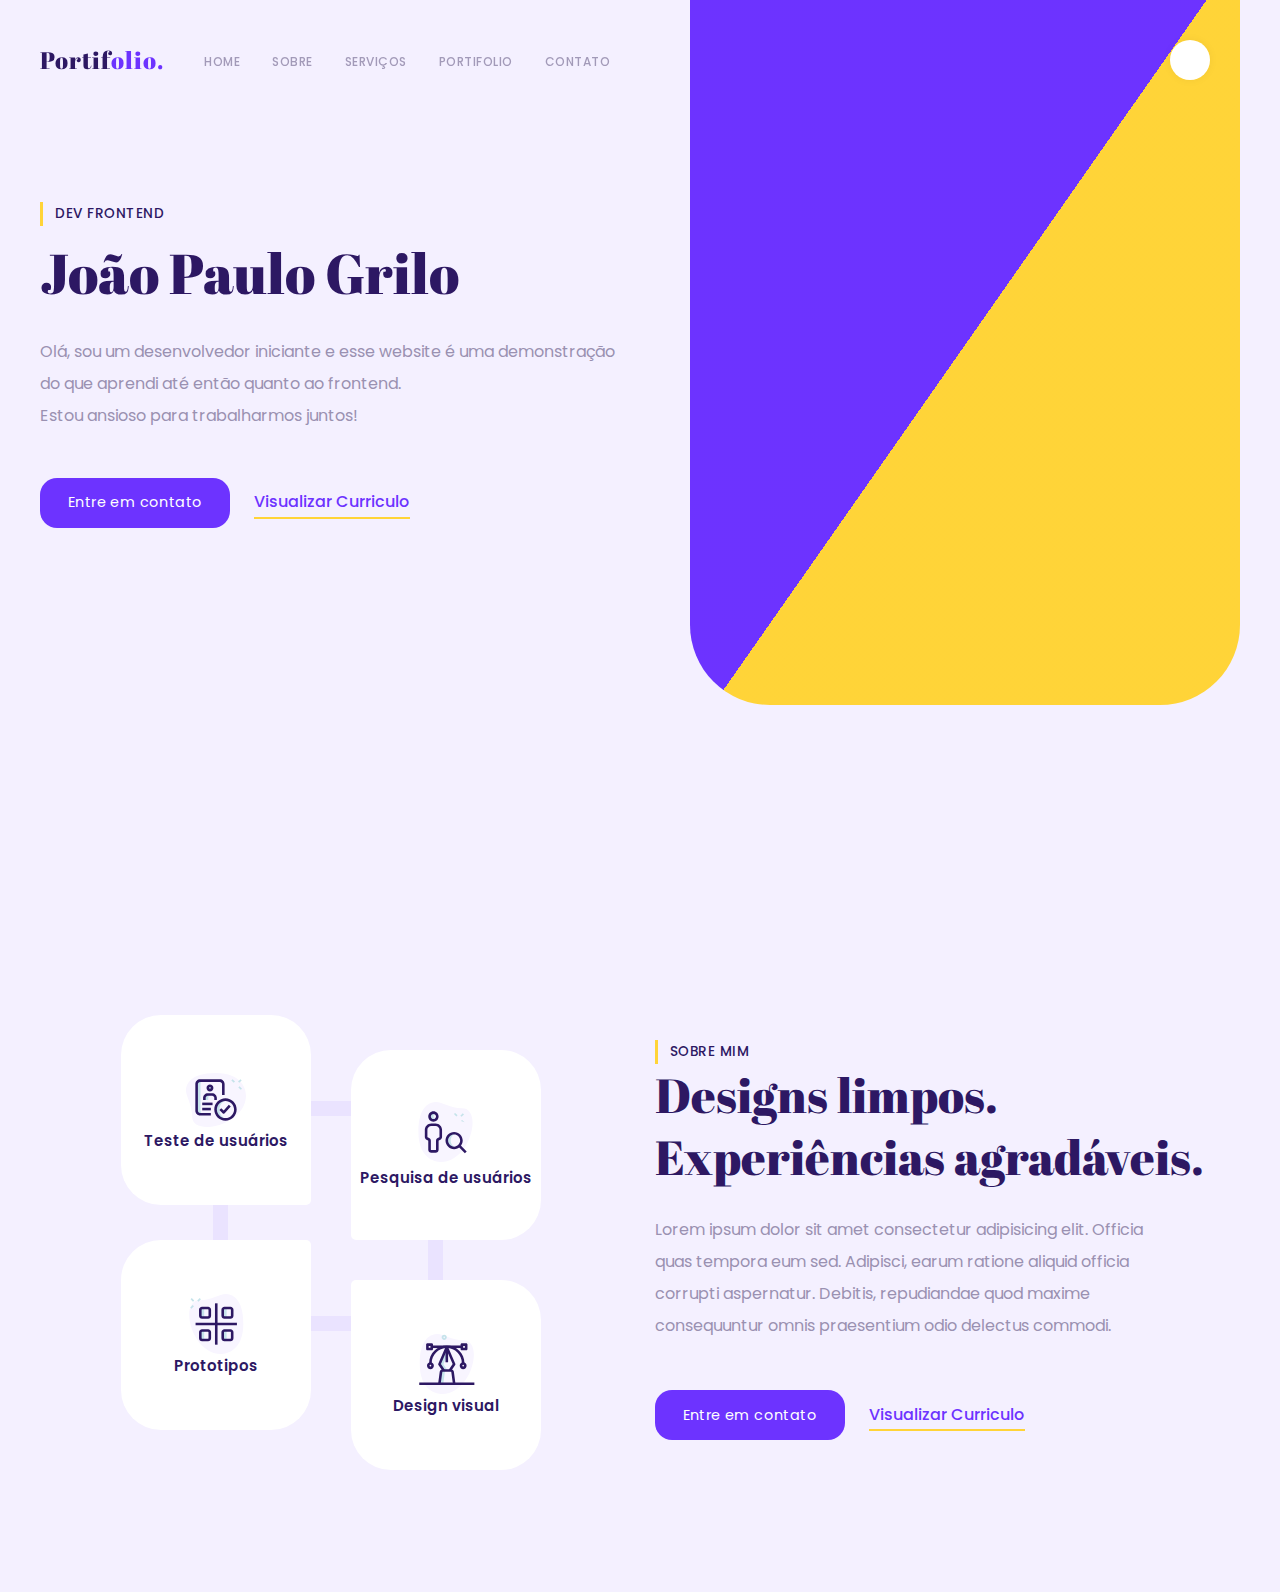
==== index.html @ 3670d11f "Add files via upload" ====
<!DOCTYPE html>
<html lang="en">
<head>
  <meta charset="UTF-8">
  <meta http-equiv="X-UA-Compatible" content="IE=edge">
  <meta name="viewport" content="width=device-width, initial-scale=1.0">
  <link rel="stylesheet" href="https://unicons.iconscout.com/release/v4.0.0/css/line.css">
  <link rel="stylesheet" href="./css/style.css">
  <!-- -------- Scroll reval library -------- -->
  <script src="https://unpkg.com/scrollreveal"></script> 
  <title>Portifolio</title>
</head>

<body>
  <header>
    <nav class="container">
      <a href="#" class="logo">Portif<span>olio.</span></a>
      <div class="links">
        <ul>
          <li>
            <a href="#" class="nav-link">Home</a>
          </li>
          <li>
            <a href="#" class="nav-link">Sobre</a>
          </li>
          <li>
            <a href="#" class="nav-link">Serviços</a>
          </li>
          <li>
            <a href="#" class="nav-link">Portifolio</a>
          </li>
          <li>
            <a href="#" class="nav-link">Contato</a>
          </li>
        </ul>
        
      </div>
        <i class="uil uil-moon toggle-btn"></i>
    </nav>
  </header>
  
  <main>
    <section class="showcase-area">
      <div class="container">
        
        <div class="showcase-info">
          <img src="./assets/square1.png" class="shape square" alt="">
          <h3 class="sub-heading">Dev frontend</h3>
          <h1 class="heading">João Paulo Grilo</h1>
          <p class="text">
            Olá, sou um desenvolvedor iniciante e esse website é uma demonstração do que aprendi até então quanto ao frontend.<br>Estou ansioso para trabalharmos juntos!
          </p>
          <id class="cta">
            <a href="mailto:joaoplopescg@gmail.com" class="btn">
              Entre em contato
            </a>
            <a href="./assets/Currículo_JP.pdf" target="_blank" class="btn secondary-btn">
              Visualizar Curriculo                
            </a>
          </id>
        </div>

        <div class="showcase-image">
          <img src="./assets/person1.png" class="person" alt="">
          <img src="./assets/circle1.png" alt="" class="shape circle">
          <img src="./assets/dots.png" alt="" class="shape dots">
        </div>
      </div>
    </section>

    <section class="about section">
      <img src="./assets/triangle.png" class="shap triangle" alt="">
      <div class="container">
        <div class="about-grid">
          <div class="about-card">
            <svg class="icon" xmlns="http://www.w3.org/2000/svg" xmlns:xlink="http://www.w3.org/1999/xlink"
              id="_x31__x2C_5" x="0px" y="0px" viewBox="0 0 512 512" style="enable-background:new 0 0 512 512;"
              xml:space="preserve">
              <g>
                <path class="st0"
                  d="M52.67,406.12C52.67,304.44,0,234.62,0,185.63S28.16,33.74,253.55,33.74S512,172.16,512,226.05   C512.01,478.39,52.67,586.18,52.67,406.12z">
                </path>
              </g>
              <g>
                <g>
                  <path class="st1" d="M386.86,97.32l10.39-10.39l20.78,20.78l-10.39,10.39L386.86,97.32z"></path>
                </g>
                <g>
                  <path class="st1" d="M446.62,157.09l10.39-10.39l20.78,20.78l-10.39,10.39L446.62,157.09z"></path>
                </g>
                <g>
                  <path class="st1" d="M444.02,107.72l20.78-20.78l10.4,10.39l-20.78,20.78L444.02,107.72z"></path>
                </g>
              </g>
              <g>
                <path class="st0"
                  d="M289.47,385.93H120.03c-16.17,0-29.4-13.23-29.4-29.4V128.7c0-16.17,13.23-29.4,29.4-29.4h169.04   c16.17,0,29.4,13.23,29.4,29.4l0.4,227.79C318.88,372.73,305.71,385.93,289.47,385.93z">
                </path>
              </g>
              <g>
                <circle class="st0" cx="204.55" cy="161.77" r="18.37"></circle>
              </g>
              <g>
                <path class="st0"
                  d="M252.33,264.67V246.3c0-16.24-13.16-29.4-29.4-29.4h-36.75c-16.24,0-29.4,13.16-29.4,29.4v18.37H252.33z">
                </path>
              </g>
              <g>
                <circle class="st0" cx="336.85" cy="345.51" r="84.52"></circle>
              </g>
              <g>
                <path class="st1"
                  d="M123.71,356.54V128.7c0-16.17,13.23-29.4,29.4-29.4h-33.07c-16.17,0-29.4,13.23-29.4,29.4v227.84   c0,16.17,13.23,29.4,29.4,29.4h33.07C136.94,385.93,123.71,372.7,123.71,356.54z">
                </path>
              </g>
              <g>
                <path class="st1"
                  d="M219.25,161.77c0-2.79,0.72-5.37,1.84-7.73c-2.94-6.25-9.19-10.64-16.54-10.64   c-10.14,0-18.37,8.23-18.37,18.37s8.23,18.37,18.37,18.37c7.35,0,13.6-4.4,16.54-10.64C219.97,167.14,219.25,164.56,219.25,161.77z   ">
                </path>
              </g>
              <g>
                <path class="st1"
                  d="M219.25,216.89h-33.07c-16.24,0-29.4,13.16-29.4,29.4v18.37h33.07v-18.37   C189.85,230.05,203.01,216.89,219.25,216.89z">
                </path>
              </g>
              <g>
                <path class="st1"
                  d="M285.4,345.51c0-41.01,29.22-75.19,67.98-82.87c-5.35-1.06-10.88-1.65-16.54-1.65   c-46.68,0-84.52,37.84-84.52,84.52s37.84,84.52,84.52,84.52c5.66,0,11.19-0.57,16.54-1.65C314.62,420.7,285.4,386.52,285.4,345.51z   ">
                </path>
              </g>
              <g>
                <path class="st2" d="M138.41,286.71h88.19v22.05h-88.19V286.71z"></path>
              </g>
              <g>
                <path class="st2" d="M138.41,330.81h73.5v22.05h-73.5V330.81z"></path>
              </g>
              <g>
                <path class="st2"
                  d="M204.55,191.17c-16.21,0-29.4-13.19-29.4-29.4s13.19-29.4,29.4-29.4s29.4,13.19,29.4,29.4   S220.77,191.17,204.55,191.17z M204.55,154.42c-4.06,0-7.35,3.29-7.35,7.35s3.29,7.35,7.35,7.35s7.35-3.29,7.35-7.35   S208.61,154.42,204.55,154.42z">
                </path>
              </g>
              <g>
                <path class="st2"
                  d="M263.35,264.67H241.3V246.3c0-10.13-8.25-18.37-18.37-18.37h-36.75c-10.13,0-18.37,8.25-18.37,18.37v18.37   h-22.05V246.3c0-22.3,18.12-40.42,40.42-40.42h36.75c22.3,0,40.42,18.12,40.42,40.42V264.67z">
                </path>
              </g>
              <g>
                <path class="st2"
                  d="M211.9,396.96h-91.87c-22.3,0-40.42-18.12-40.42-40.42V128.7c0-22.3,18.12-40.42,40.42-40.42h169.04   c22.3,0,40.42,18.12,40.42,40.42v92.75h-22.05V128.7c0-10.13-8.25-18.37-18.37-18.37H120.03c-10.13,0-18.37,8.25-18.37,18.37   v227.84c0,10.13,8.25,18.37,18.37,18.37h91.87V396.96z">
                </path>
              </g>
              <g>
                <path class="st2"
                  d="M336.85,441.06c-52.68,0-95.54-42.86-95.54-95.54s42.86-95.54,95.54-95.54s95.54,42.86,95.54,95.54   S389.53,441.06,336.85,441.06z M336.85,272.02c-40.53,0-73.5,32.97-73.5,73.5s32.97,73.5,73.5,73.5s73.5-32.97,73.5-73.5   S377.37,272.02,336.85,272.02z">
                </path>
              </g>
              <g>
                <path class="st2"
                  d="M322.15,382.26c-2.93,0-5.73-1.16-7.79-3.23l-29.4-29.4l15.6-15.6l21.06,21.06l43.69-49.92l16.6,14.51   l-51.45,58.8c-2.01,2.29-4.88,3.66-7.94,3.76C322.4,382.26,322.26,382.26,322.15,382.26z">
                </path>
              </g>
            </svg>
            <h3>Teste de usuários</h3>
          </div>
          <div class="about-card">
            <svg class="icon" xmlns="http://www.w3.org/2000/svg" xmlns:xlink="http://www.w3.org/1999/xlink"
              id="_x31__x2C_5" x="0px" y="0px" viewBox="0 0 512 512" style="enable-background:new 0 0 512 512;"
              xml:space="preserve">
              <g>
                <path class="st0"
                  d="M393.13,52.67C291.46,52.67,221.63,0,172.64,0S20.76,28.16,20.76,253.55S159.18,512,213.06,512   C465.4,512.01,573.19,52.67,393.13,52.67z">
                </path>
              </g>
              <g>
                <g>
                  <path class="st1" d="M378.33,116.35l20.78-20.78l10.39,10.39l-20.78,20.78L378.33,116.35z"></path>
                </g>
                <g>
                  <path class="st1" d="M383.47,163.05l10.39-10.39l20.78,20.78l-10.39,10.  39L383.47,163.05z"></path>
                </g>
                <g>
                  <path class="st1" d="M323.72,103.3l10.39-10.39l20.78,20.78l-10.39,10.39L323.72,103.3z"></path>
                </g>
              </g>
              <g>
                <circle class="st0" cx="148.79" cy="123.71" r="33.07"></circle>
              </g>
              <g>
                <path class="st0"
                  d="M211.26,237.63c0-24.36-19.74-44.1-44.1-44.1h-36.75c-24.36,0-44.1,19.74-44.1,44.1v60.74   c0,5.57,3.15,10.66,8.13,13.14l13.14,6.57c4.98,2.48,8.13,7.58,8.13,13.14v75.44c0,8.11,6.59,14.7,14.7,14.7h36.75   c8.11,0,14.7-6.59,14.7-14.7v-75.44c0-5.57,3.15-10.66,8.13-13.14l13.14-6.57c4.98-2.48,8.13-7.58,8.13-13.14V237.63z">
                </path>
              </g>
              <g>
                <circle class="st0" cx="325.17" cy="329.5" r="62.47"></circle>
              </g>
              <g>
                <path class="st1"
                  d="M148.79,123.71c0-12.21,6.69-22.75,16.54-28.49c-4.88-2.84-10.48-4.59-16.54-4.59   c-18.27,0-33.07,14.8-33.07,33.07s14.8,33.07,33.07,33.07c6.06,0,11.66-1.75,16.54-4.59C155.47,146.46,148.79,135.92,148.79,123.71   z">
                </path>
              </g>
              <g>
                <path class="st1"
                  d="M148.79,406.67v-75.44c0-5.57-3.15-10.66-8.13-13. 14l-13.14-6.57c-4.98-2.5-8.13-7.58-8.13-13.16v-60.74   c0-24.36,19.74-44.1,44.1-44.1h-33.07c-24.36,0-44.1,19.74-44.1,44.1v60.74c0,5.57,3.15,10.66,8.13,13.14l13.14,6.57   c4.98,2.48,8.13,7.58,8.13,13.14v75.44c0,8.11,6.59,14.7,14.7,14.7h33.07C155.37,421.37,148.79,414.78,148.79,406.67L148.79,406.67   z">
                </path>
              </g>
              <g>
                <path class="st1"
                  d="M295.78,329.5c0-28.74,19.52-52.7,45.93-59.97c-5.31-1.46-10.77-2.5-16.54-2.5   c-34.5,0-62.47,27.97-62.47,62.47s27.97,62.47,62.47,62.47c5.76,0,11.23-1.03,16.54-2.5C315.3,382.19,295.78,358.23,295.78,329.5z">
                </path>
              </g>
              <g>
                <path class="st2"
                  d="M148.79,167.81c-24.31,0-44.1-19.79-44.1-44.1s19.79-44.1,44.1-44.1s44.1,19.79,44.1,44.1   S173.1,167.81,148.79,167.81z M148.79,101.66c-12.16,0-22.05,9.89-22.05,22.05s9.89,22.05,22.05,22.05s22.05-9.89,22.05-22.05   S160.94,101.66,148.79,101.66z">
                </path>
              </g>
              <g>
                <path class="st2"
                  d="M167.16,432.39h-36.75c-14.18,0-25.72-11.54-25.72-25.72v-75.44c0-1.4-0.78-2.66-2.03-3.29l-13.16-6.57   c-8.76-4.38-14.21-13.2-14.21-23v-60.74c0-30.4,24.74-55.12,55.12-55.12h36.75c30.38,0,55.12,24.72,55.12,55.12v60.74   c0,9.8-5.45,18.62-14.23,23l-13.16,6.57c-1.23,0.63-2.01,1.9-2.01,3.29v75.44C192.88,420.85,181.34,432.39,167.16,432.39   L167.16,432.39z M130.41,204.55c-18.23,0-33.07,14.83-33.07,33.07v60.74c0,1.4,0.78,2.66,2.03,3.29l13.16,6.57   c8.76,4.38,14.21,13.2,14.21,23v75.44c0,2.03,1.65,3.67,3.67,3.67h36.75c2.03,0,3.67-1.65,3.67-3.67v-75.44   c0-9.8,5.45-18.62,14.23-23l13.16-6.57c1.25-0.62,2.03-1.88,2.03-3.29v-60.74c0-18.24-14.85-33.07-33.07-33.07H130.41z">
                </path>
              </g>
              <g>
                <path class="st2"
                  d="M325.17,402.99c-40.53,0-73.5-32.97-73.5-73.5s32.97-73.5,73.5-73.5s73.5,32.97,73.5,73.5   S365.7,402.99,325.17,402.99z M325.17,278.05c-28.37,0-51.45,23.08-51.45,51.45s23.08,51.45,51.45,51.45s51.45-23.08,51.45-51.45   S353.54,278.05,325.17,278.05z">
                </path>
              </g>
              <g class="st2">
                <path d="M356.28,376.31l15.59-15.59l60.68,60.68l-15.59,15.59L356.28,376.31z"></path>
              </g>
            </svg>
            <h3>Pesquisa de usuários</h3>
          </div>
          <div class="about-card">
            <svg class="icon" xmlns="http://www.w3.org/2000/svg" xmlns:xlink="http://www.w3.org/1999/xlink"
              id="_x31__x2C_5" x="0px" y="0px" viewBox="0 0 512 512" style="enable-background:new 0 0 512 512;"
              xml:space="preserve">
              <g>
                <path class="st0"
                  d="M116.72,52.67C218.39,52.67,288.21,0,337.2,0s151.89,28.16,151.89,253.55S350.67,512,296.78,512   C44.44,512.01-63.35,52.67,116.72,52.67L116.72,52.67z">
                </path>
              </g>
              <g>
                <path class="st1" d="M96.06,54.93l20.78-20.78l10.39,10.39l-20.78,20.78L96.06,54.93z"></path>
              </g>
              <g>
                <path class="st1" d="M36.29,114.68L57.08,93.9l10.39,10.39l-20.78,20.78L36.29,114.68z"></path>
              </g>
              <g>
                <path class="st1" d="M38.9,44.53l10.39-10.39l20.78,20.78L59.68,65.31L38.9,44.53z"></path>
              </g>
              <g>
                <path class="st0"
                  d="M379.43,120.03h-51.45c-8.11,0-14.7,6.59-14.7,14.7v51.45c0,8.11,6.59,14.7,14.7,14.7h51.45   c8.11,0,14.7-6.59,14.7-14.7v-51.45C394.13,126.62,387.55,120.03,379.43,120.03z">
                </path>
              </g>
              <g>
                <path class="st0"
                  d="M394.13,377.27v-51.45c0-8.11-6.59-14.7-14.7-14.7h-51.45c-8.11,0-14.7,6.59-14.7,14.7v51.45   c0,8.11,6.59,14.7,14.7,14.7h51.45C387.55,391.97,394.13,385.38,394.13,377.27z">
                </path>
              </g>
              <g>
                <path class="st0"
                  d="M136.9,391.97h51.45c8.11,0,14.7-6.59,14.7-14.7v-51.45c0-8.11-6.59-14.7-14.7-14.7H136.9   c-8.11,0-14.7,6.59-14.7,14.7v51.45C122.2,385.38,128.78,391.97,136.9,391.97z">
                </path>
              </g>
              <g>
                <path class="st0"
                  d="M122.2,134.73v51.45c0,8.11,6.59,14.7,14.7,14.7h51.45c8.11,0,14.7-6.59,14.7-14.7v-51.45   c0-8.11-6.59-14.7-14.7-14.7H136.9C128.78,120.03,122.2,126.62,122.2,134.73z">
                </path>
              </g>
              <g>
                <path class="st1"
                  d="M346.36,377.27v-51.45c0-8.11,6.59-14.7,14.7-14.7h-33.07c-8.11,0-14.7,6.59-14.7,14.7v51.45   c0,8.11,6.59,14.7,14.7,14.7h33.07C352.95,391.97,346.36,385.38,346.36,377.27z">
                </path>
              </g>
              <g>
                <path class="st1"
                  d="M155.27,186.18v-51.45c0-8.11,6.59-14.7,14.7-14.7H136.9c-8.11,0-14.7,6.59-14.7,14.7v51.45   c0,8.11,6.59,14.7,14.7,14.7h33.07C161.86,200.88,155.27,194.29,155.27,186.18z">
                </path>
              </g>
              <g>
                <path class="st1"
                  d="M346.36,186.18v-51.45c0-8.11,6.59-14.7,14.7-14.7h-33.07c-8.11,0-14.7,6.59-14.7,14.7v51.45   c0,8.11,6.59,14.7,14.7,14.7h33.07C352.95,200.88,346.36,194.29,346.36,186.18z">
                </path>
              </g>
              <g>
                <path class="st1"
                  d="M155.27,377.27v-51.45c0-8.11,6.59-14.7,14.7-14.7H136.9c-8.11,0-14.7,6.59-14.7,14.7v51.45   c0,8.11,6.59,14.7,14.7,14.7h33.07C161.86,391.97,155.27,385.38,155.27,377.27z">
                </path>
              </g>
              <g>
                <path class="st2" d="M247.14,79.61h22.05v352.78h-22.05V79.61z"></path>
              </g>
              <g>
                <path class="st2" d="M81.78,244.98h352.78v22.05H81.78V244.98z"></path>
              </g>
              <g>
                <path class="st2"
                  d="M379.43,211.9h-51.45c-14.18,0-25.72-11.54-25.72-25.72v-51.45c0-14.18,11.54-25.72,25.72-25.72h51.45   c14.18,0,25.72,11.54,25.72,25.72v51.45C405.16,200.36,393.62,211.9,379.43,211.9z M327.99,131.06c-2.03,0-3.67,1.65-3.67,3.67   v51.45c0,2.03,1.65,3.67,3.67,3.67h51.45c2.03,0,3.67-1.65,3.67-3.67v-51.45c0-2.03-1.65-3.67-3.67-3.67H327.99z">
                </path>
              </g>
              <g>
                <path class="st2"
                  d="M379.43,402.99h-51.45c-14.18,0-25.72-11.54-25.72-25.72v-51.45c0-14.18,11.54-25.72,25.72-25.72h51.45   c14.18,0,25.72,11.54,25.72,25.72v51.45C405.16,391.45,393.62,402.99,379.43,402.99z M327.99,322.15c-2.03,0-3.67,1.65-3.67,3.67   v51.45c0,2.03,1.65,3.67,3.67,3.67h51.45c2.03,0,3.67-1.65,3.67-3.67v-51.45c0-2.03-1.65-3.67-3.67-3.67H327.99z">
                </path>
              </g>
              <g>
                <path class="st2"
                  d="M188.35,402.99H136.9c-14.18,0-25.72-11.54-25.72-25.72v-51.45c0-14.18,11.54-25.72,25.72-25.72h51.45   c14.18,0,25.72,11.54,25.72,25.72v51.45C214.07,391.45,202.53,402.99,188.35,402.99z M136.9,322.15c-2.03,0-3.67,1.65-3.67,3.67   v51.45c0,2.03,1.65,3.67,3.67,3.67h51.45c2.03,0,3.67-1.65,3.67-3.67v-51.45c0-2.03-1.65-3.67-3.67-3.67H136.9z">
                </path>
              </g>
              <g>
                <path class="st2"
                  d="M188.35,211.9H136.9c-14.18,0-25.72-11.54-25.72-25.72v-51.45c0-14.18,11.54-25.72,25.72-25.72h51.45   c14.18,0,25.72,11.54,25.72,25.72v51.45C214.07,200.36,202.53,211.9,188.35,211.9z M136.9,131.06c-2.03,0-3.67,1.65-3.67,3.67   v51.45c0,2.03,1.65,3.67,3.67,3.67h51.45c2.03,0,3.67-1.65,3.67-3.67v-51.45c0-2.03-1.65-3.67-3.67-3.67H136.9z">
                </path>
              </g>
            </svg>
            <h3>Prototipos</h3>
          </div>
          <div class="about-card">
            <svg class="icon" xmlns="http://www.w3.org/2000/svg" xmlns:xlink="http://www.w3.org/1999/xlink"
              id="_x31__x2C_5" x="0px" y="0px" viewBox="0 0 512 512" style="enable-background:new 0 0 512 512;"
              xml:space="preserve">
              <path class="st0"
                d="M404.26,52.67C302.59,52.67,232.77,0,183.78,0S31.89,28.16,31.89,253.55S170.31,512,224.2,512  C476.54,512.01,584.33,52.67,404.26,52.67z">
              </path>
              <path class="st1"
                d="M240.77,50.21c-12.16,0-22.05-9.89-22.05-22.05s9.89-22.05,22.05-22.05s22.05,9.89,22.05,22.05  S252.92,50.21,240.77,50.21z M240.77,20.81c-4.06,0-7.35,3.29-7.35,7.35s3.29,7.35,7.35,7.35s7.35-3.29,7.35-7.35  S244.82,20.81,240.77,20.81z">
              </path>
              <g>
                <path class="st2" d="M97.45,90.63h36.75v36.75H97.45V90.63z"></path>
                <path class="st2"
                  d="M402.46,289.07c-10.14,0-18.37-8.23-18.37-18.37s8.23-18.37,18.37-18.37c10.14,0,18.37,8.23,18.37,18.37   S412.6,289.07,402.46,289.07z">
                </path>
                <path class="st0"
                  d="M325.29,421.37l-12.99-97.48c-0.97-7.31-7.2-12.76-14.57-12.76h-69.81c-7.36,0-13.6,5.45-14.57,12.76   l-13.01,97.48H325.29z">
                </path>
                <path class="st2"
                  d="M123.17,289.07c-10.14,0-18.37-8.23-18.37-18.37s8.23-18.37,18.37-18.37c10.14,0,18.37,8.23,18.37,18.37   S133.31,289.07,123.17,289.07z">
                </path>
                <path class="st2" d="M391.43,90.63h36.75v36.75h-36.75V90.63z"></path>
              </g>
              <path class="st0" d="M288.64,311.12l36.64-53.65l-62.47-144.79l-62.47,144.79l36.64,53.65H288.64z"></path>
              <path class="st0" d="M97.45,90.63h33.07v36.75H97.45V90.63z"></path>
              <path class="st0"
                d="M417.15,270.7c0-2.79,0.72-5.37,1.84-7.73c-2.94-6.25-9.19-10.64-16.54-10.64c-10.14,0-18.37,8.23-18.37,18.37  s8.23,18.37,18.37,18.37c7.35,0,13.6-4.4,16.54-10.64C417.88,276.06,417.15,273.49,417.15,270.7z">
              </path>
              <path class="st1"
                d="M260.98,311.12H227.9c-7.36,0-13.6,5.45-14.57,12.76l-12.99,97.48h33.07l12.99-97.48  C247.39,316.58,253.61,311.12,260.98,311.12z">
              </path>
              <path class="st0"
                d="M137.87,270.7c0-2.79,0.72-5.37,1.84-7.73c-2.94-6.25-9.19-10.64-16.54-10.64c-10.14,0-18.37,8.23-18.37,18.37  s8.23,18.37,18.37,18.37c7.35,0,13.6-4.4,16.54-10.64C138.59,276.06,137.87,273.49,137.87,270.7z">
              </path>
              <path class="st0" d="M391.43,90.63h33.07v36.75h-33.07V90.63z"></path>
              <path class="st1" d="M279.35,151l-16.54-38.32l-62.47,144.79l36.64,53.65h33.07l-36.64-53.65L279.35,151z">
              </path>
              <path class="st2"
                d="M413.48,248.65h-22.05c0-70.92-57.69-128.62-128.62-128.62S134.2,177.73,134.2,248.65h-22.05  c0-83.08,67.59-150.67,150.67-150.67S413.48,165.57,413.48,248.65z">
              </path>
              <path class="st2"
                d="M134.2,138.41H97.45c-6.09,0-11.02-4.94-11.02-11.02V90.63c0-6.09,4.94-11.02,11.02-11.02h36.75  c6.09,0,11.02,4.94,11.02,11.02v36.75C145.22,133.47,140.28,138.41,134.2,138.41z M108.47,116.36h14.7v-14.7h-14.7V116.36z">
              </path>
              <path class="st2"
                d="M402.46,300.1c-16.21,0-29.4-13.19-29.4-29.4s13.19-29.4,29.4-29.4c16.21,0,29.4,13.19,29.4,29.4  S418.67,300.1,402.46,300.1z M402.46,263.35c-4.06,0-7.35,3.29-7.35,7.35s3.29,7.35,7.35,7.35s7.35-3.29,7.35-7.35  S406.51,263.35,402.46,263.35z">
              </path>
              <path class="st2" d="M137.87,97.98h249.89v22.05H137.87V97.98z"></path>
              <path class="st2"
                d="M297.74,317.34l-18.2-12.44l33.22-48.64l-49.95-115.76l-49.95,115.76l33.22,48.64l-18.2,12.44l-36.64-53.65  c-2.13-3.12-2.51-7.11-1.01-10.58l62.47-144.79c3.48-8.07,16.76-8.07,20.24,0l62.47,144.79c1.5,3.47,1.12,7.47-1.01,10.58  L297.74,317.34z">
              </path>
              <path class="st2"
                d="M315.8,433.76l-14.45-108.42c-0.24-1.82-1.81-3.19-3.65-3.19H227.9c-1.84,0-3.4,1.37-3.65,3.19l-14.45,108.41  l-21.86-2.91l14.45-108.42c1.72-12.71,12.67-22.31,25.5-22.31h69.81c12.83,0,23.8,9.6,25.49,22.31l14.46,108.42L315.8,433.76z">
              </path>
              <path class="st2" d="M251.79,120.03h22.05V241.3h-22.05V120.03z"></path>
              <path class="st2"
                d="M123.17,300.1c-16.21,0-29.4-13.19-29.4-29.4s13.19-29.4,29.4-29.4s29.4,13.19,29.4,29.4  S139.39,300.1,123.17,300.1z M123.17,263.35c-4.06,0-7.35,3.29-7.35,7.35s3.29,7.35,7.35,7.35c4.06,0,7.35-3.29,7.35-7.35  S127.23,263.35,123.17,263.35z">
              </path>
              <path class="st2"
                d="M428.18,138.41h-36.75c-6.09,0-11.02-4.94-11.02-11.02V90.63c0-6.09,4.94-11.02,11.02-11.02h36.75  c6.09,0,11.02,4.94,11.02,11.02v36.75C439.2,133.47,434.26,138.41,428.18,138.41z M402.46,116.36h14.7v-14.7h-14.7V116.36z">
              </path>
              <path class="st2" d="M27.63,414.02H498v22.05H27.63V414.02z"></path>
            </svg>
            <h3>Design visual</h3>
          </div>
        </div>
        <div class="about-info">
          <h3 class="sub-heading">Sobre mim</h3>
          <h1 class="heading">Designs limpos.<br>Experiências agradáveis.</h1>
          <p class="text">
            Lorem ipsum dolor sit amet consectetur adipisicing elit. Officia quas tempora eum sed. Adipisci, earum ratione aliquid officia corrupti aspernatur. Debitis, repudiandae quod maxime consequuntur omnis praesentium odio delectus commodi.
          </p>
          <id class="cta">
            <a href="mailto:joaoplopescg@gmail.com" class="btn">
              Entre em contato
            </a>
            <a href="./assets/Currículo_JP.pdf" target="_blank" class="btn secondary-btn">
              Visualizar Curriculo                
            </a>
        </div>
      </div>
    </section>
  </main>
  
  <!--  JS Files  -->

  <script src="./js/app.js"></script>
  
</body>

</html>
---- css/style.css ----
/* --------------- Fonts used : Poppins + Abril Fatface --------------- */
@import url("https://fonts.googleapis.com/css2?family=Abril+Fatface&family=Poppins:wght@300;400;500;600;700;800&display=swap");

/* --------------- Website Theme --------------- */

:root {
  --hue-1: 257;
  --hue-2: 47;
  --main-color-1: hsl(var(--hue-1), 100%, 60%);
  --main-color-dark-1: hsl(var(--hue-1), 69%, 50%);
  --main-color-2: hsl(var(--hue-2), 100%, 61%);
  --main-color-dark-2: hsl(var(--hue-2), 82%, 55%);
  --section-padding: 7rem;
}

body {
  --bg-color: hsl(var(--hue-1), 100%, 97%);
  --bg-color-1: hsl(var(--hue-1), 100%, 95.5%);
  --bg-color-2: #fff;
  --bg-color-3: hsl(var(--hue-1), 100%, 98%);
  --bg-color-transparent: rgba(255, 255, 255, 0.6);
  --heading-color: hsl(var(--hue-1), 61%, 24%);
  --text-color: hsl(var(--hue-1), 17%, 63%);
}

body.dark {
  --bg-color: hsl(var(--hue-1), 19%, 15%);
  --bg-color-1: hsl(var(--hue-1), 21%, 11%);
  --bg-color-2: hsl(var(--hue-1), 23%, 19%);
  --bg-color-3: hsl(var(--hue-1), 23%, 24%);
  --bg-color-transparent: hsla(var(--hue-1), 23%, 19%, 0.6);
  --heading-color: hsl(var(--hue-1), 100%, 95%);
  --text-color: hsl(var(--hue-1), 14%, 51%);
}

/* --------------- General Styles --------------- */

*,
*::before,
*::after {
  padding: 0;
  margin: 0;
  box-sizing: border-box;
}

body {
  font-family: "Poppins", sans-serif;
  background-color: var(--bg-color);
}

::selection {
  background-color: hsla(var(--hue-1), 100%, 60%, 0.9);
  color: #fff;
}

a {
  text-decoration: none;
}

ul {
  list-style: none;
}

/* --------------- Reusable CSS Code --------------- */

.container{
  position: relative;
  width: 100%;
  max-width: 75rem;
  padding: 0, 1.5rem;
  margin: 0 auto;
}

.logo{
  margin-right: 1.5rem;

  font-family: "Abril Fatface", cursive;
  font-size: 1.5rem;
  color:var(--heading-color);
  letter-spacing: 1px;
  transition: 0.3s;
}

.logo span{
  color: var(--main-color-1);
}

.sub-heading{
  color: var(--heading-color);
  text-transform: uppercase;
  font-size: 0.85rem;
  letter-spacing: 0.5px;
  border-left: 3px solid var(--main-color-2);
  padding: 0.13rem 0.75rem;
  font-weight: 500;
}

.heading{
  color: var(--heading-color);
  font-size: 3rem;
  font-family: "Abril Fatface", cursive;
  font-weight: 500;
  line-height: 1.3;
}

.section{
  position: relative;
  padding: var(--section-padding) 0;
}

.text{
  color: var(--text-color);
  font-size: 1rem;
  letter-spacing: 0px;
  margin: 1.6rem 0;
  padding-right: 10%;
  line-height: 2;
}

.square{
  width: 63px;
}

.dots{
  width: 115px;
}

.triangle{
  width: 97px;
  opacity: 00.18;
}

/* --------------- Navbar Styling --------------- */

header{
  position: fixed;
  top: 0;
  left: 0;
  width: 100%;
  z-index: 10;
  transition: 0.3s;
}

header.scrolled {
  background-color: var(--bg-color-transparent);
  box-shadow: 0 5px 20px 0.1px rgba(0, 0, 0, 0.1);
  backdrop-filter: blur(15px);

}

nav.container{
  display: flex;
  align-items: center;
  flex-wrap: wrap;
}

header .logo{
  height: 120px;
  line-height: 120px;

}

header.scrolled .logo{
  height: 80px;
  line-height: 80px;


}

.links{
  flex: 1;
  display: flex;
  justify-content: space-between;
}

.links ul{
  display: flex;
  align-items: center;
  width: 100%;

}

.nav-link{
  position: relative;
  display: inline-block;
  margin: 0px 1rem;
  text-transform: uppercase;
  font-size: 0.75rem;
  letter-spacing: 0.5px;
  color: var(--text-color);
  font-weight: 500;
  opacity: 0.9;
  transition: 0.3s;
}

.nav-link::after{
  content: "";
  position: absolute;
  width: 0;
  height: 10px;
  border-radius: 5px;
  background-color: var(--main-color-1);
  bottom: 0;
  right: -5px;
  z-index: -1;
  opacity: 0;
  transition: 0.3s;
}

.nav-link:hover{
  color: var(--heading-color);
}

.nav-link:hover::after{
  width: 100%;
  opacity: 0.2;
}

.toggle-btn{
  color: var(--heading-color);
  min-width: 40px;
  height: 40px;
  background-color: var(--bg-color-2);
  border-radius: 50%;
  display: flex;
  align-items: center;
  justify-content: center;
  font-size: 1.1rem;
  cursor: pointer;
  box-shadow: 0 0 10px 0px rgba(0, 0, 0, 0.05);
  transition: 0.3s;
  margin-right: 2.47%;
}

.toggle-btn:hover{
  filter: brightness(90%);

}

.cta{
  margin-top: 2.9rem;
  display: flex;
  align-items: center;
}

.cta .btn{
  margin-right: 1.5rem;
}

.btn{
  display: inline-block;
  padding: 0.9rem 1.75rem;
  border-radius: 17px;
  background-color: var(--main-color-1);
  color: #fff;
  font-size: 0.9rem;
  letter-spacing: 0.4px;

  transition: 0.3s;
}

.btn:hover{
  background-color: var(--main-color-dark-1);
}

.btn.secondary-btn{
  position: relative;
  background-color: transparent;
  color: var(--main-color-1);
  font-weight: 500;
  font-size: 1rem;
  letter-spacing: 0px;
  border-bottom: 2.4px solid var(--main-color-2);
  border-radius: 0px;
  padding: 0.15rem 0;
}

.btn.secondary-btn::before{
  content: "";
  position: absolute;
  width: 0%;
  height: 2.5px;
  bottom: -2.5px;
  left: 0;
  background-color: var(--main-color-1);
  transition: 0.3s ease-in-out;
}

.btn.secondary-btn:hover::before{
  width: 100%;
}

/* --------------- Showcase Area Styling --------------- */

.showcase-area{
  position: relative;
  padding: 120px 0;
  width: 100%;
  overflow: hidden;
}

.showcase-area .container{
  display: grid;
  grid-template-columns: 1fr 550px;
  height: calc(100vh - 120px);
  max-height: 600px;
  align-items: center;
}

.showcase-area .sub-heading{
  margin-bottom: 0.7rem;
}

.showcase-area .heading{
  font-size: 3.5rem;
}

.showcase-info{
  padding-bottom: 17%;
}

.showcase-image{
  position: relative;
  width: 100%;
  min-height: calc(100% + 120px);
  background-image: linear-gradient(125deg,
    var(--main-color-1) 50%,
    var(--main-color-2) 50%
  );
  margin-top: -120px;
  margin-bottom: 30px;
  border-radius: 0 0 80px 80px;
}

.showcase-image .person{
  position: absolute;
  width: 91%;
  bottom: 0%;
  left: 50%;
  transform: translateX(-50%);
}

.showcase-area .square{
  position: absolute;
  left: 40%;
  bottom: 0%;
  transform: translate(50%, 96%);
}

.showcase-area .circle{
  position: absolute;
  width: 190px;
  left: 0;
  top: 80%;
  transform: translate(-50%, -50%);
}

.showcase-area .dots{
  position: absolute;
  left: 100%;
  top: 44%;
  transform: translate(-50%, -60%) rotate(-26deg);
}
/* --------------- About Section Styling --------------- */

.about .container{
  display: grid;
  grid-template-columns: 1.05fr 1fr;
  align-items: center;
  padding-top: 3rem;
}

.about .text{
  margin-bottom:3rem;
}

.about-grid{
  display: grid;
  grid-template-columns: 190px 190px;
  grid-template-rows: 190px 190px;
  justify-content: center;
  column-gap: 2.5rem;
  row-gap: 100px;
  margin-right: 2rem;
}

.about-card{
  position: relative;
  display: flex;
  flex-direction: column;
  align-items: center;
  justify-content: center;
  background-color: var(--bg-color-2);
  width: 100%;
  height: 100%;
  cursor: pointer;
  transition: 0.5s transform;
}

.about-card h3{
  font-size: 15px;
  color: var(--heading-color);
  font-weight: 600;
  letter-spacing: 0;
}

.about-card:nth-child(1){
  margin-top: 15px;
  border-radius: 40px 40px 5px 40px;
}

.about-card:nth-child(2){
  margin-top: 50px;
  border-radius: 40px 40px 40px 5px;
}

.about-card:nth-child(2) h3{
  padding-top: 4px;
}

.about-card:nth-child(3){
  margin-top: -50px;
  border-radius: 40px 5px 40px 40px;
}

.about-card:nth-child(4){
  margin-top: -10px;

  border-radius: 5px 40px 40px 40px;
}

.icon{
  width: 60px;
}

.st0{
  fill: var(--bg-color-3);
}

.st1{
  fill: #c5e3ea;
}

.st2{
  fill: var(--heading-color);
  transition: 0.3s;
}

.about-card:hover{
  transform: scale(1.1);
}

.about-card:hover .st2{
  fill: var(--main-color-1);
}

.about-grid::before{
  content: "";
  position: absolute;
  width: 230px;
  height: 230px;
  top: 50%;
  left: 24%;
  transform: translate(-50%, -50%);
  border: 15px solid var(--main-color-1);
  opacity: 0.07;
}

.about .triangle{
  position: absolute;
  left: 90%;
  top: 27%;
  transform: translate(-50%, -50%);
}


/* --------------- Skills Section Styling --------------- */

/* --------------- Sevices Section Styling --------------- */

/* --------------- Portfolio Section Styling --------------- */

/* --------------- Testimonials Section Styling --------------- */

/* --------------- Contact Section Styling --------------- */

/* --------------- Subscription Section Styling --------------- */

/* --------------- Footer Styling --------------- */

/* --------------- 1000px Screens --------------- */

@media (max-width: 1000px) {
}

/* --------------- 768px Screens --------------- */

@media (max-width: 768px) {
}

/* --------------- 500px Screens --------------- */

@media (max-width: 500px) {
}
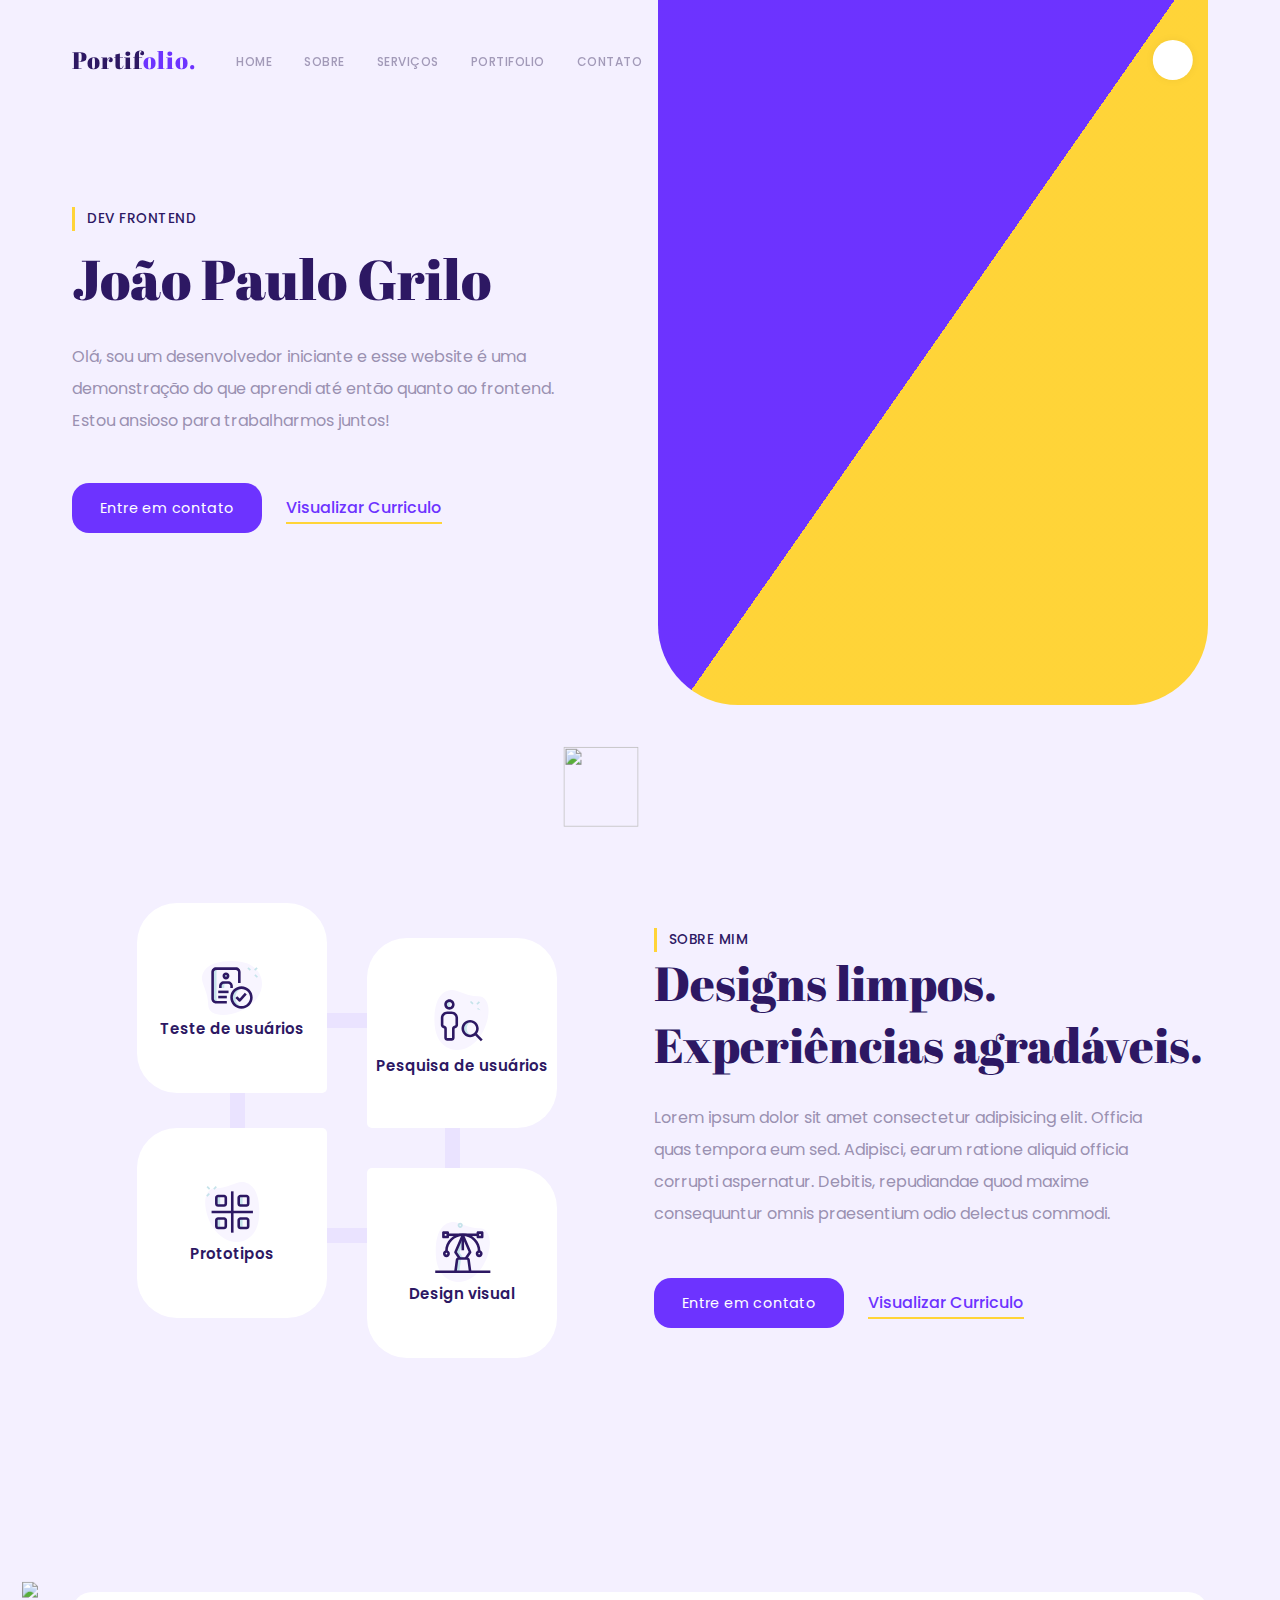
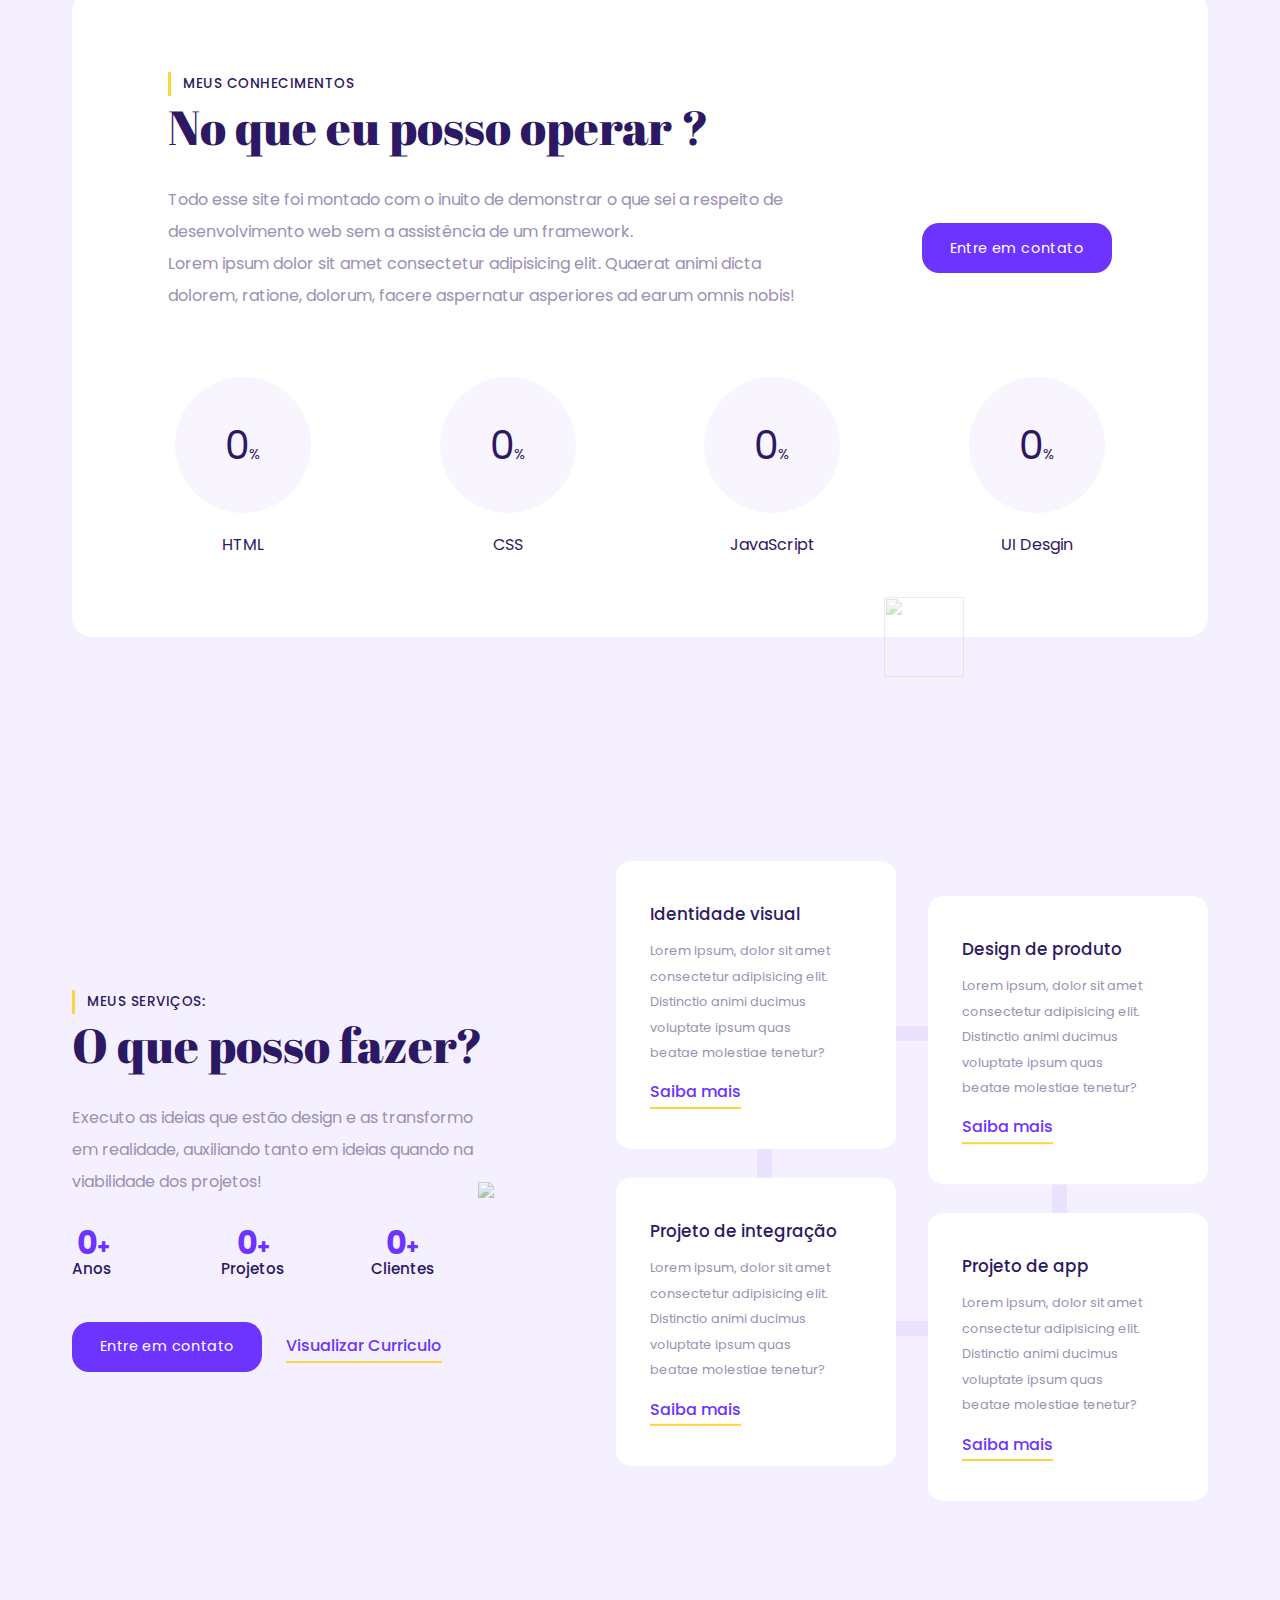
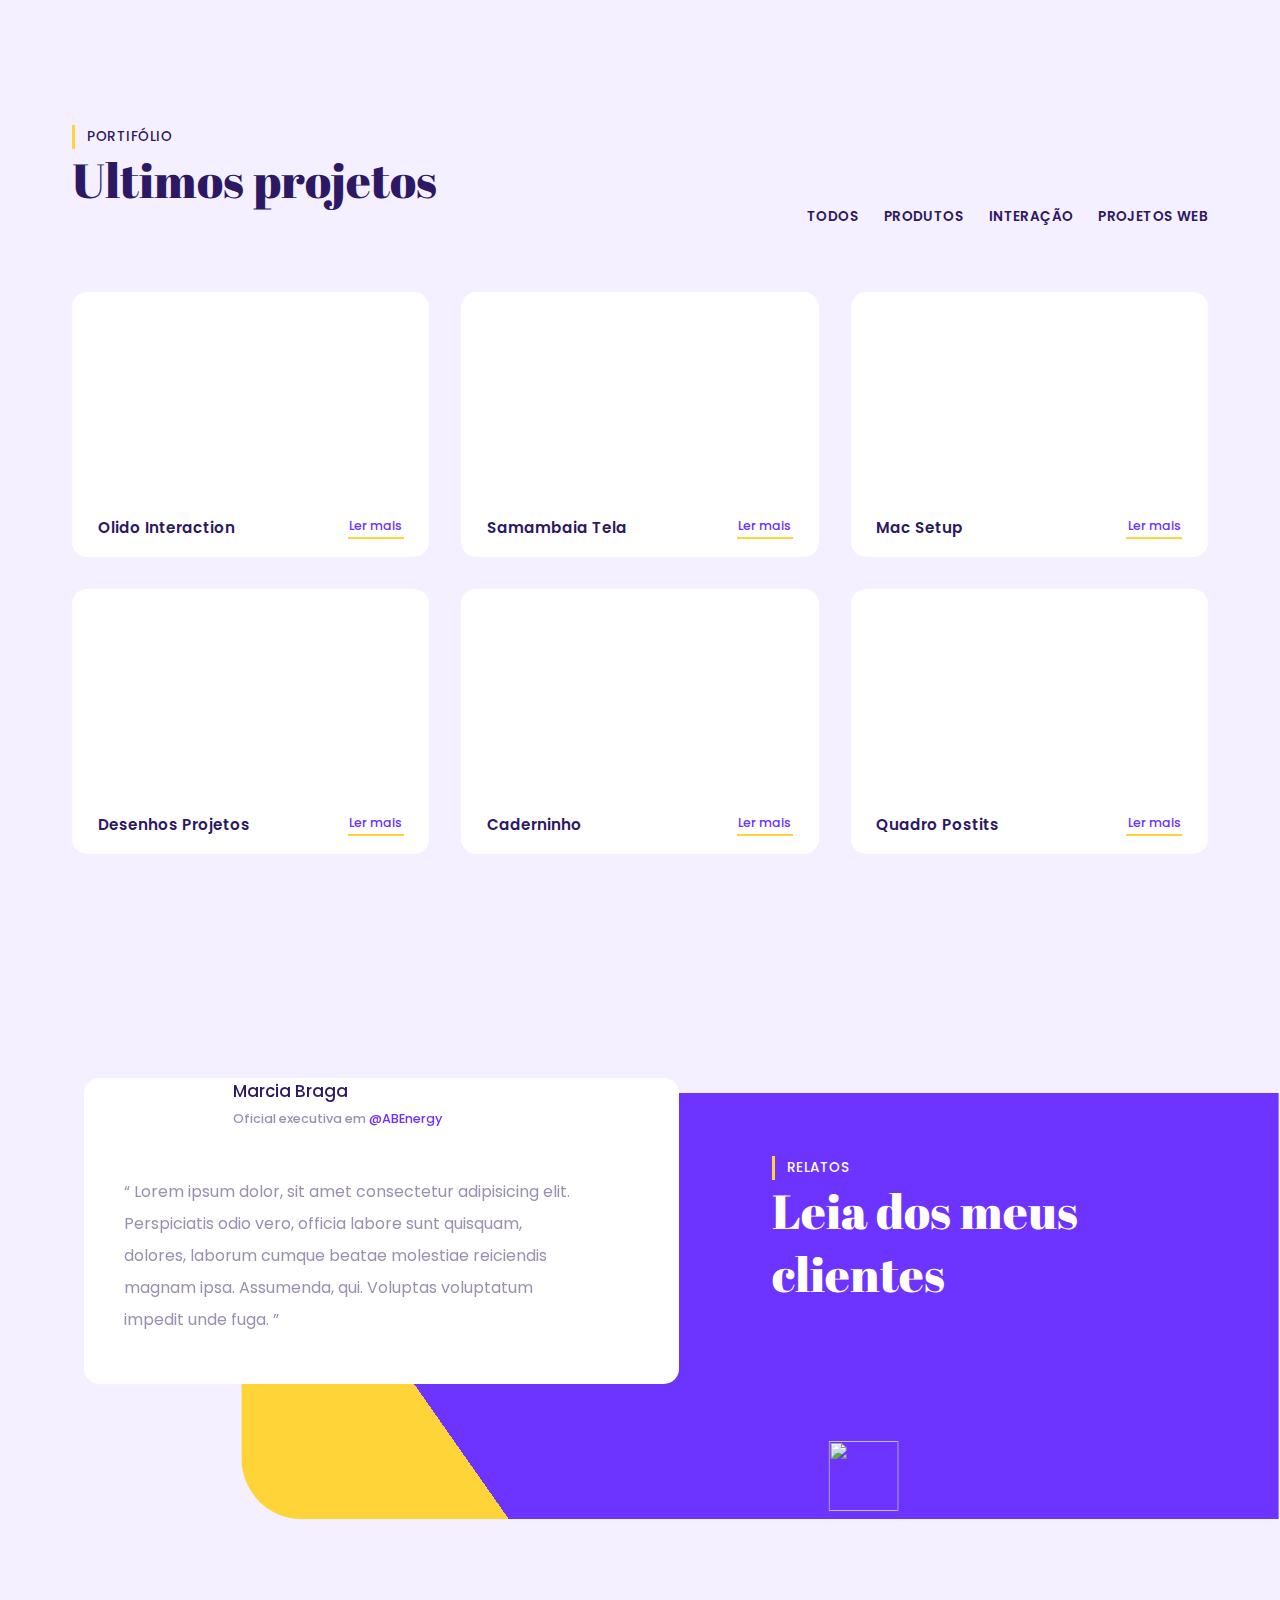
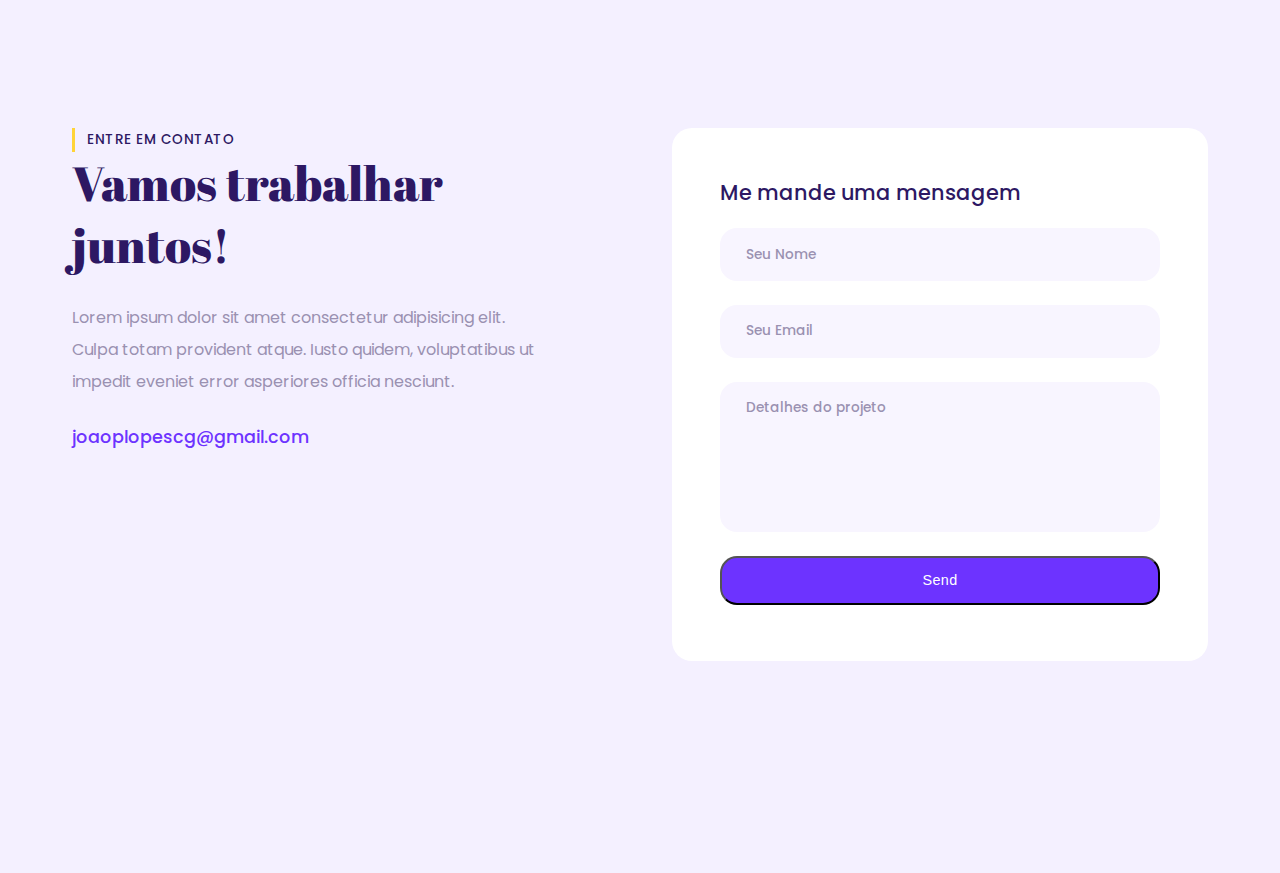
==== commit 6cc20829: "Add files via upload" ====
--- a/index.html
+++ b/index.html
@@ -1,13 +1,15 @@
 <!DOCTYPE html>
 <html lang="en">
+
 <head>
   <meta charset="UTF-8">
   <meta http-equiv="X-UA-Compatible" content="IE=edge">
   <meta name="viewport" content="width=device-width, initial-scale=1.0">
   <link rel="stylesheet" href="https://unicons.iconscout.com/release/v4.0.0/css/line.css">
   <link rel="stylesheet" href="./css/style.css">
+  <link rel="stylesheet" href="./css/swiper-bundle.min.css" />
   <!-- -------- Scroll reval library -------- -->
-  <script src="https://unpkg.com/scrollreveal"></script> 
+  <script src="https://unpkg.com/scrollreveal"></script>
   <title>Portifolio</title>
 </head>
 
@@ -33,16 +35,16 @@
             <a href="#" class="nav-link">Contato</a>
           </li>
         </ul>
-        
+
       </div>
-        <i class="uil uil-moon toggle-btn"></i>
+      <i class="uil uil-moon toggle-btn"></i>
     </nav>
   </header>
-  
+
   <main>
     <section class="showcase-area">
       <div class="container">
-        
+
         <div class="showcase-info">
           <img src="./assets/square1.png" class="shape square" alt="">
           <h3 class="sub-heading">Dev frontend</h3>
@@ -50,14 +52,10 @@
           <p class="text">
             Olá, sou um desenvolvedor iniciante e esse website é uma demonstração do que aprendi até então quanto ao frontend.<br>Estou ansioso para trabalharmos juntos!
           </p>
-          <id class="cta">
-            <a href="mailto:joaoplopescg@gmail.com" class="btn">
-              Entre em contato
-            </a>
-            <a href="./assets/Currículo_JP.pdf" target="_blank" class="btn secondary-btn">
-              Visualizar Curriculo                
-            </a>
-          </id>
+          <div class="cta">
+            <a href="mailto:joaoplopescg@gmail.com" class="btn">Entre em contato</a>
+            <a href="./assets/Currículo_JP.pdf" target="_blank" class="btn secondary-btn">Visualizar Curriculo</a>
+          </div>
         </div>
 
         <div class="showcase-image">
@@ -73,9 +71,7 @@
       <div class="container">
         <div class="about-grid">
           <div class="about-card">
-            <svg class="icon" xmlns="http://www.w3.org/2000/svg" xmlns:xlink="http://www.w3.org/1999/xlink"
-              id="_x31__x2C_5" x="0px" y="0px" viewBox="0 0 512 512" style="enable-background:new 0 0 512 512;"
-              xml:space="preserve">
+            <svg class="icon" xmlns="http://www.w3.org/2000/svg" xmlns:xlink="http://www.w3.org/1999/xlink" id="_x31__x2C_5" x="0px" y="0px" viewBox="0 0 512 512" style="enable-background:new 0 0 512 512;" xml:space="preserve">
               <g>
                 <path class="st0"
                   d="M52.67,406.12C52.67,304.44,0,234.62,0,185.63S28.16,33.74,253.55,33.74S512,172.16,512,226.05   C512.01,478.39,52.67,586.18,52.67,406.12z">
@@ -163,9 +159,7 @@
             <h3>Teste de usuários</h3>
           </div>
           <div class="about-card">
-            <svg class="icon" xmlns="http://www.w3.org/2000/svg" xmlns:xlink="http://www.w3.org/1999/xlink"
-              id="_x31__x2C_5" x="0px" y="0px" viewBox="0 0 512 512" style="enable-background:new 0 0 512 512;"
-              xml:space="preserve">
+            <svg class="icon" xmlns="http://www.w3.org/2000/svg" xmlns:xlink="http://www.w3.org/1999/xlink" id="_x31__x2C_5" x="0px" y="0px" viewBox="0 0 512 512" style="enable-background:new 0 0 512 512;" xml:space="preserve">
               <g>
                 <path class="st0"
                   d="M393.13,52.67C291.46,52.67,221.63,0,172.64,0S20.76,28.16,20.76,253.55S159.18,512,213.06,512   C465.4,512.01,573.19,52.67,393.13,52.67z">
@@ -230,9 +224,7 @@
             <h3>Pesquisa de usuários</h3>
           </div>
           <div class="about-card">
-            <svg class="icon" xmlns="http://www.w3.org/2000/svg" xmlns:xlink="http://www.w3.org/1999/xlink"
-              id="_x31__x2C_5" x="0px" y="0px" viewBox="0 0 512 512" style="enable-background:new 0 0 512 512;"
-              xml:space="preserve">
+            <svg class="icon" xmlns="http://www.w3.org/2000/svg" xmlns:xlink="http://www.w3.org/1999/xlink" id="_x31__x2C_5" x="0px" y="0px" viewBox="0 0 512 512" style="enable-background:new 0 0 512 512;" xml:space="preserve">
               <g>
                 <path class="st0"
                   d="M116.72,52.67C218.39,52.67,288.21,0,337.2,0s151.89,28.16,151.89,253.55S350.67,512,296.78,512   C44.44,512.01-63.35,52.67,116.72,52.67L116.72,52.67z">
@@ -317,9 +309,7 @@
             <h3>Prototipos</h3>
           </div>
           <div class="about-card">
-            <svg class="icon" xmlns="http://www.w3.org/2000/svg" xmlns:xlink="http://www.w3.org/1999/xlink"
-              id="_x31__x2C_5" x="0px" y="0px" viewBox="0 0 512 512" style="enable-background:new 0 0 512 512;"
-              xml:space="preserve">
+            <svg class="icon" xmlns="http://www.w3.org/2000/svg" xmlns:xlink="http://www.w3.org/1999/xlink" id="_x31__x2C_5" x="0px" y="0px" viewBox="0 0 512 512" style="enable-background:new 0 0 512 512;" xml:space="preserve">
               <path class="st0"
                 d="M404.26,52.67C302.59,52.67,232.77,0,183.78,0S31.89,28.16,31.89,253.55S170.31,512,224.2,512  C476.54,512.01,584.33,52.67,404.26,52.67z">
               </path>
@@ -397,12 +387,360 @@
         </div>
       </div>
     </section>
+
+    <section class="skills section">
+      <div class="container">
+        <div class="skills-box">
+          <div class="box-heading">
+            <h3 class="sub-heading">Meus conhecimentos</h3>
+            <h1 class="heading">No que eu posso operar ?</h1>
+            <div class="box-desc">
+              <p class="text">Todo esse site foi montado com o inuito de demonstrar o que sei a respeito de desenvolvimento web sem a assistência de um framework.<br>Lorem ipsum dolor sit amet consectetur adipisicing elit. Quaerat animi dicta dolorem, ratione, dolorum,
+                facere aspernatur asperiores ad earum omnis nobis!
+              </p>
+              <a href="mailto:joaoplopescg@gmail.com" class="btn">Entre em contato</a>
+            </div>
+          </div>
+          <div class="skills-wrap">
+            <div class="skill">
+              <div class="sk-progress">
+                <svg>
+                  <circle cx="75" cy="75" r="68" />
+                </svg>
+                <h2 class="counter">
+                  <span data-target="80">0</span>%
+                </h2>
+              </div>
+              <div class="sk-title">HTML</div>
+            </div>
+            <div class="skill">
+              <div class="sk-progress">
+                <svg>
+                  <circle cx="75" cy="75" r="68" />
+                </svg>
+                <h2 class="counter">
+                  <span data-target="70">0</span>%
+                </h2>
+              </div>
+              <div class="sk-title">CSS</div>
+            </div>
+            <div class="skill">
+              <div class="sk-progress">
+                <svg>
+                  <circle cx="75" cy="75" r="68" />
+                </svg>
+                <h2 class="counter">
+                  <span data-target="70">0</span>%
+                </h2>
+              </div>
+              <div class="sk-title">JavaScript</div>
+            </div>
+            <div class="skill">
+              <div class="sk-progress">
+                <svg>
+                  <circle cx="75" cy="75" r="68" />
+                </svg>
+                <h2 class="counter">
+                  <span data-target="50">0</span>%
+                </h2>
+              </div>
+              <div class="sk-title">UI Desgin</div>
+            </div>
+          </div>
+          <img src="./assets/dots.png" class="shape dots">
+          <img src="./assets/square1.png" class="shape square">
+        </div>
+      </div>
+    </section>
+
+    <section class="services section">
+      <img src="assets/triangle.png" class="shape triangle">
+      <img src="assets/wave.png" class="shape wave">
+      <div class="container">
+        <div class="services-info">
+
+          <h3 class="sub-heading">Meus serviços:</h3>
+          <h1 class="heading">O que posso fazer?</h1>
+          <p class="text">Executo as ideias que estão design e as transformo em realidade, auxiliando tanto em ideias quando na viabilidade dos projetos!</p>
+          <div class="milestones">
+            <div class="ml">
+              <h2 class="number"><span data-target="1">0</span>+</h2>
+              <h5>Anos</h5>
+            </div>
+            <div class="ml">
+              <h2 class="number"><span data-target="8">0</span>+</h2>
+              <h5>Projetos</h5>
+            </div>
+            <div class="ml">
+              <h2 class="number"><span data-target="6">0</span>+</h2>
+              <h5>Clientes</h5>
+            </div>
+          </div>
+          <div class="cta">
+            <a href="mailto:joaoplopescg@gmail.com" class="btn">Entre em contato</a>
+            <a href="./assets/Currículo_JP.pdf" target="_blank" class="btn secondary-btn">Visualizar Curriculo</a>
+          </div>
+        </div>
+        <div class="services-grid">
+          <div class="srv-card">
+            <div class="card-desc">
+              <h3>Identidade visual</h3>
+              <p class="text">Lorem ipsum, dolor sit amet consectetur adipisicing elit. Distinctio animi ducimus voluptate ipsum quas beatae molestiae tenetur?
+              </p>
+            </div>
+            <a href="#" class="btn secondary-btn">Saiba mais</a>
+          </div>
+          <div class="srv-card">
+            <div class="card-desc">
+              <h3>Design de produto</h3>
+              <p class="text">Lorem ipsum, dolor sit amet consectetur adipisicing elit. Distinctio animi ducimus voluptate ipsum quas beatae molestiae tenetur?
+              </p>
+            </div>
+            <a href="#" class="btn secondary-btn">Saiba mais</a>
+          </div>
+          <div class="srv-card">
+            <div class="card-desc">
+              <h3>Projeto de integração</h3>
+              <p class="text">Lorem ipsum, dolor sit amet consectetur adipisicing elit. Distinctio animi ducimus voluptate ipsum quas beatae molestiae tenetur?
+              </p>
+            </div>
+            <a href="#" class="btn secondary-btn">Saiba mais</a>
+          </div>
+          <div class="srv-card">
+            <div class="card-desc">
+              <h3>Projeto de app</h3>
+              <p class="text">Lorem ipsum, dolor sit amet consectetur adipisicing elit. Distinctio animi ducimus voluptate ipsum quas beatae molestiae tenetur?
+              </p>
+            </div>
+            <a href="#" class="btn secondary-btn">Saiba mais</a>
+          </div>
+        </div>
+    </section>
+
+    <section class="portifolio section">
+      <div class="modal">
+        <div class="modal-overlay"></div>
+        <div class="slider-wrap">
+          <div class="prev-btn navigation">
+            <i class="uil uil-angle-left-b"></i>
+          </div>
+          <div class="images">
+            <img src="./assets/port1.jpg">
+            <img src="./assets/port2.png">
+            <img src="./assets/port3.jpg">
+            <img src="./assets/port4.png">
+            <img src="./assets/port5.png">
+            <img src="./assets/port6.jpg">
+          </div>
+          <div class="next-btn navigation">
+            <i class="uil uil-angle-right-b"></i>
+          </div>
+        </div>
+      </div>
+      <div class="container">
+        <div class="portifolio-header">
+          <div class="portifolio-title">
+            <h3 class="sub-heading">Portifólio</h3>
+            <h1 class="heading">Ultimos projetos</h1>
+          </div>
+          <div class="filter-btns">
+            <button class="filter-btn" data-filter="all">Todos</button>
+            <button class="filter-btn" data-filter=".product">Produtos</button>
+            <button class="filter-btn" data-filter=".inter">Interação</button>
+            <button class="filter-btn" data-filter=".web">Projetos web</button>
+          </div>
+        </div>
+        <div class="portifolio-gallery">
+          <div class="mix prt-card product">
+            <div class="prt-image">
+              <img src="./assets/port1.jpg" alt="">
+              <div class="prt-overlay">
+                <span class="zoom-icon prt-icon" style="--i: 0s">
+                  <i class="uil uil-search-plus"></i>
+                </span>
+                <a href="#" class="prt-icon" style="--i: .15s">
+                  <i class="uil uil-link-h"></i>
+                </a>
+              </div>
+            </div>
+            <div class="prt-desc">
+              <h3>Olido interaction</h3>
+              <a href="#" class="btn secondary-btn sm">Ler mais</a>
+            </div>
+          </div>
+          <div class="mix prt-card inter">
+            <div class="prt-image">
+              <img src="./assets/port2.png" alt="">
+              <div class="prt-overlay">
+                <span class="zoom-icon prt-icon" style="--i: 0s">
+                  <i class="uil uil-search-plus"></i>
+                </span>
+                <a href="#" class="prt-icon" style="--i: .15s">
+                  <i class="uil uil-link-h"></i>
+                </a>
+              </div>
+            </div>
+            <div class="prt-desc">
+              <h3>Samambaia tela</h3>
+              <a href="#" class="btn secondary-btn sm">Ler mais</a>
+            </div>
+          </div>
+          <div class="mix prt-card product">
+            <div class="prt-image">
+              <img src="./assets/port3.jpg" alt="">
+              <div class="prt-overlay">
+                <span class="zoom-icon prt-icon" style="--i: 0s">
+                  <i class="uil uil-search-plus"></i>
+                </span>
+                <a href="#" class="prt-icon" style="--i: .15s">
+                  <i class="uil uil-link-h"></i>
+                </a>
+              </div>
+            </div>
+            <div class="prt-desc">
+              <h3>Mac setup</h3>
+              <a href="#" class="btn secondary-btn sm">Ler mais</a>
+            </div>
+          </div>
+          <div class="mix prt-card web">
+            <div class="prt-image">
+              <img src="assets/port4.png" alt="">
+              <div class="prt-overlay">
+                <span class="zoom-icon prt-icon" style="--i: 0s">
+                  <i class="uil uil-search-plus"></i>
+                </span>
+                <a href="#" class="prt-icon" style="--i: .15s">
+                  <i class="uil uil-link-h"></i>
+                </a>
+              </div>
+            </div>
+            <div class="prt-desc">
+              <h3>Desenhos projetos</h3>
+              <a href="#" class="btn secondary-btn sm">Ler mais</a>
+            </div>
+          </div>
+          <div class="mix prt-card web">
+            <div class="prt-image">
+              <img src="./assets/port5.png" alt="">
+              <div class="prt-overlay">
+                <span class="zoom-icon prt-icon" style="--i: 0s">
+                  <i class="uil uil-search-plus"></i>
+                </span>
+                <a href="#" class="prt-icon" style="--i: .15s">
+                  <i class="uil uil-link-h"></i>
+                </a>
+              </div>
+            </div>
+            <div class="prt-desc">
+              <h3>Caderninho</h3>
+              <a href="#" class="btn secondary-btn sm">Ler mais</a>
+            </div>
+          </div>
+          <div class="mix prt-card inter">
+            <div class="prt-image">
+              <img src="./assets/port6.jpg" alt="">
+              <div class="prt-overlay">
+                <span class="zoom-icon prt-icon" style="--i: 0s">
+                  <i class="uil uil-search-plus"></i>
+                </span>
+                <a href="#" class="prt-icon" style="--i: .15s">
+                  <i class="uil uil-link-h"></i>
+                </a>
+              </div>
+            </div>
+            <div class="prt-desc">
+              <h3>Quadro postits</h3>
+              <a href="#" class="btn secondary-btn sm">Ler mais</a>
+            </div>
+          </div>
+        </div>
+      </div>
+    </section>
+
+    <section class="testemonials section">
+      <div class="container">
+        <div class="section-background">
+          <img src="./assets/person2.png" class="person" alt="">
+          <img src="./assets/circle2.png" class="shape circle" alt="">
+          <img src="./assets/square1.png" class="shape square" alt="">
+
+        </div>
+        <div class="swiper">
+          <div class="swiper-wrapper">
+            <div class="swiper-slide">
+              <div class="client">
+                <img src="./assets/testi1.png" alt="">
+                <div class="client-info">
+                  <h4>Marcia Braga</h4>
+                  <h5>Oficial executiva em <a href="#">@ABEnergy</a></h5>
+                </div>
+              </div>
+              <q class="text">
+              Lorem ipsum dolor, sit amet consectetur adipisicing elit. Perspiciatis odio vero, officia labore sunt quisquam, dolores, laborum cumque beatae molestiae reiciendis magnam ipsa. Assumenda, qui. Voluptas voluptatum impedit unde fuga.
+            </q>
+            </div>
+            <div class="swiper-slide">
+              <div class="client">
+                <img src="./assets/testi2.png" alt="">
+                <div class="client-info">
+                  <h4>Julio Silva</h4>
+                  <h5>Chefe de operações em <a href="#">@Empresa_seria</a></h5>
+                </div>
+              </div>
+              <q class="text">
+              Lorem ipsum dolor, sit amet consectetur adipisicing elit. Perspiciatis odio vero, officia labore sunt quisquam, dolores, laborum cumque beatae molestiae reiciendis magnam ipsa. Assumenda, qui.
+            </q>
+            </div>
+            <div class="swiper-slide">
+              <div class="client">
+                <img src="./assets/testi3.png" alt="">
+                <div class="client-info">
+                  <h4>Salvio Castro</h4>
+                  <h5>CEO em <a href="#">@Topetes_masculinos</a></h5>
+                </div>
+              </div>
+              <q class="text">
+              Perspiciatis odio vero, officia labore sunt quisquam, dolores, laborum cumque beatae molestiae reiciendis magnam ipsa. Assumenda, qui. Voluptas voluptatum impedit unde fuga.
+            </q>
+            </div>
+          </div>
+          <div class="swiper-pagination"></div>
+        </div>
+        <div class="testemonials-title">
+          <h3 class="sub-heading">Relatos</h3>
+          <h1 class="heading">Leia dos meus clientes</h1>
+        </div>
+      </div>
+    </section>
+
+    <section class="contact section">
+      <div class="container">
+        <div class="contact-info">
+          <h3 class="sub-heading">Entre em contato</h3>
+          <h1 class="heading">Vamos trabalhar juntos!</h1>
+          <p class="text">Lorem ipsum dolor sit amet consectetur adipisicing elit. Culpa totam provident atque. Iusto quidem, voluptatibus ut impedit eveniet error asperiores officia nesciunt.</p>
+          <a href="mailto:joaoplopescg@gmail.com" class="mail">joaoplopescg@gmail.com <i class="uil uil-arrow-right"></i></a>
+        </div>
+        <form action="index.html" class="contact-form">
+          <h3>Me mande uma mensagem</h3>
+          <input type="text" class="form-input" placeholder="Seu Nome" required>
+          <input type="email" class="form-input" placeholder="Seu Email" required>
+          <textarea placeholder="Detalhes do projeto" class="form-input" required></textarea>
+          <input type="submit" value="Send" class="btn">
+        </form>
+      </div>
+    </section>
+
+    <section style="height: 100px;"></section>
   </main>
-  
+
   <!--  JS Files  -->
-
+  <script src="https://unpkg.com/swiper@8/swiper-bundle.min.js"></script>
+  <script src="./js/mixitup.min.js"></script>
+  <!-- SEMPRE NO FINAL -->
   <script src="./js/app.js"></script>
-  
+
+
 </body>
 
 </html>--- a/css/style.css
+++ b/css/style.css
@@ -1,4 +1,5 @@
 /* --------------- Fonts used : Poppins + Abril Fatface --------------- */
+
 @import url("https://fonts.googleapis.com/css2?family=Abril+Fatface&family=Poppins:wght@300;400;500;600;700;800&display=swap");
 
 /* --------------- Website Theme --------------- */
@@ -33,6 +34,7 @@
   --text-color: hsl(var(--hue-1), 14%, 51%);
 }
 
+
 /* --------------- General Styles --------------- */
 
 *,
@@ -48,6 +50,11 @@
   background-color: var(--bg-color);
 }
 
+body.stopScrolling {
+  height: 100%;
+  overflow: hidden;
+}
+
 ::selection {
   background-color: hsla(var(--hue-1), 100%, 60%, 0.9);
   color: #fff;
@@ -61,31 +68,31 @@
   list-style: none;
 }
 
+
 /* --------------- Reusable CSS Code --------------- */
 
-.container{
+.container {
   position: relative;
   width: 100%;
-  max-width: 75rem;
+  max-width: 71rem;
   padding: 0, 1.5rem;
   margin: 0 auto;
 }
 
-.logo{
+.logo {
   margin-right: 1.5rem;
-
   font-family: "Abril Fatface", cursive;
   font-size: 1.5rem;
-  color:var(--heading-color);
+  color: var(--heading-color);
   letter-spacing: 1px;
   transition: 0.3s;
 }
 
-.logo span{
+.logo span {
   color: var(--main-color-1);
 }
 
-.sub-heading{
+.sub-heading {
   color: var(--heading-color);
   text-transform: uppercase;
   font-size: 0.85rem;
@@ -95,7 +102,7 @@
   font-weight: 500;
 }
 
-.heading{
+.heading {
   color: var(--heading-color);
   font-size: 3rem;
   font-family: "Abril Fatface", cursive;
@@ -103,12 +110,12 @@
   line-height: 1.3;
 }
 
-.section{
+.section {
   position: relative;
   padding: var(--section-padding) 0;
 }
 
-.text{
+.text {
   color: var(--text-color);
   font-size: 1rem;
   letter-spacing: 0px;
@@ -117,22 +124,73 @@
   line-height: 2;
 }
 
-.square{
-  width: 63px;
-}
-
-.dots{
+.square {
+  width: 75px;
+  height: 80px;
+}
+
+.dots {
   width: 115px;
 }
 
-.triangle{
+.triangle {
   width: 97px;
   opacity: 00.18;
 }
 
+.wave {
+  width: 120px;
+}
+
+.x {
+  width: 65px;
+}
+
+.btn.secondary-btn.sm {
+  padding: 0.07rem 0.1rem;
+  font-size: 0.78rem;
+  border-bottom-width: 2px;
+}
+
+.btn.secondary-btn.sm::before {
+  height: 2px;
+  bottom: -2px;
+}
+
+.form-input {
+  display: inline-block;
+  padding: .9rem 1.5rem;
+  background: var(--bg-color-3);
+  border: 2px solid var(--bg-color-3);
+  width: 100%;
+  border-radius: 17px;
+  font-family: inherit;
+  font-size: .85rem;
+  font-weight: 500;
+  color: var(--heading-color);
+  outline: none;
+  transition: .3s;
+}
+
+.form-input:hover {
+  filter: brightness(97%);
+}
+
+.form-input::placeholder {
+  color: var(--text-color);
+}
+
+.form-input:valid,
+.form-input:focus {
+  filter: brightness(100%);
+  background: var(--bg-color-1);
+  border-color: var(--main-color-1);
+}
+
+
 /* --------------- Navbar Styling --------------- */
 
-header{
+header {
   position: fixed;
   top: 0;
   left: 0;
@@ -145,42 +203,37 @@
   background-color: var(--bg-color-transparent);
   box-shadow: 0 5px 20px 0.1px rgba(0, 0, 0, 0.1);
   backdrop-filter: blur(15px);
-
-}
-
-nav.container{
+}
+
+nav.container {
   display: flex;
   align-items: center;
   flex-wrap: wrap;
 }
 
-header .logo{
+header .logo {
   height: 120px;
   line-height: 120px;
-
-}
-
-header.scrolled .logo{
+}
+
+header.scrolled .logo {
   height: 80px;
   line-height: 80px;
-
-
-}
-
-.links{
+}
+
+.links {
   flex: 1;
   display: flex;
   justify-content: space-between;
 }
 
-.links ul{
-  display: flex;
-  align-items: center;
-  width: 100%;
-
-}
-
-.nav-link{
+.links ul {
+  display: flex;
+  align-items: center;
+  width: 100%;
+}
+
+.nav-link {
   position: relative;
   display: inline-block;
   margin: 0px 1rem;
@@ -193,7 +246,7 @@
   transition: 0.3s;
 }
 
-.nav-link::after{
+.nav-link::after {
   content: "";
   position: absolute;
   width: 0;
@@ -207,16 +260,16 @@
   transition: 0.3s;
 }
 
-.nav-link:hover{
-  color: var(--heading-color);
-}
-
-.nav-link:hover::after{
+.nav-link:hover {
+  color: var(--heading-color);
+}
+
+.nav-link:hover::after {
   width: 100%;
   opacity: 0.2;
 }
 
-.toggle-btn{
+.toggle-btn {
   color: var(--heading-color);
   min-width: 40px;
   height: 40px;
@@ -230,24 +283,24 @@
   box-shadow: 0 0 10px 0px rgba(0, 0, 0, 0.05);
   transition: 0.3s;
   margin-right: 2.47%;
-}
-
-.toggle-btn:hover{
+  transform: translate(32%, 0%);
+}
+
+.toggle-btn:hover {
   filter: brightness(90%);
-
-}
-
-.cta{
+}
+
+.cta {
   margin-top: 2.9rem;
   display: flex;
   align-items: center;
 }
 
-.cta .btn{
+.cta .btn {
   margin-right: 1.5rem;
 }
 
-.btn{
+.btn {
   display: inline-block;
   padding: 0.9rem 1.75rem;
   border-radius: 17px;
@@ -255,15 +308,16 @@
   color: #fff;
   font-size: 0.9rem;
   letter-spacing: 0.4px;
-
+  text-align: center;
+  min-width: 125px;
   transition: 0.3s;
 }
 
-.btn:hover{
+.btn:hover {
   background-color: var(--main-color-dark-1);
 }
 
-.btn.secondary-btn{
+.btn.secondary-btn {
   position: relative;
   background-color: transparent;
   color: var(--main-color-1);
@@ -273,9 +327,10 @@
   border-bottom: 2.4px solid var(--main-color-2);
   border-radius: 0px;
   padding: 0.15rem 0;
-}
-
-.btn.secondary-btn::before{
+  min-width: revert;
+}
+
+.btn.secondary-btn::before {
   content: "";
   position: absolute;
   width: 0%;
@@ -286,20 +341,21 @@
   transition: 0.3s ease-in-out;
 }
 
-.btn.secondary-btn:hover::before{
-  width: 100%;
-}
+.btn.secondary-btn:hover::before {
+  width: 100%;
+}
+
 
 /* --------------- Showcase Area Styling --------------- */
 
-.showcase-area{
+.showcase-area {
   position: relative;
   padding: 120px 0;
   width: 100%;
   overflow: hidden;
 }
 
-.showcase-area .container{
+.showcase-area .container {
   display: grid;
   grid-template-columns: 1fr 550px;
   height: calc(100vh - 120px);
@@ -307,32 +363,29 @@
   align-items: center;
 }
 
-.showcase-area .sub-heading{
+.showcase-area .sub-heading {
   margin-bottom: 0.7rem;
 }
 
-.showcase-area .heading{
+.showcase-area .heading {
   font-size: 3.5rem;
 }
 
-.showcase-info{
+.showcase-info {
   padding-bottom: 17%;
 }
 
-.showcase-image{
+.showcase-image {
   position: relative;
   width: 100%;
   min-height: calc(100% + 120px);
-  background-image: linear-gradient(125deg,
-    var(--main-color-1) 50%,
-    var(--main-color-2) 50%
-  );
+  background-image: linear-gradient(125deg, var(--main-color-1) 50%, var(--main-color-2) 50%);
   margin-top: -120px;
   margin-bottom: 30px;
   border-radius: 0 0 80px 80px;
 }
 
-.showcase-image .person{
+.showcase-image .person {
   position: absolute;
   width: 91%;
   bottom: 0%;
@@ -340,14 +393,14 @@
   transform: translateX(-50%);
 }
 
-.showcase-area .square{
+.showcase-area .square {
   position: absolute;
   left: 40%;
-  bottom: 0%;
+  bottom: -5%;
   transform: translate(50%, 96%);
 }
 
-.showcase-area .circle{
+.showcase-area .circle {
   position: absolute;
   width: 190px;
   left: 0;
@@ -355,26 +408,32 @@
   transform: translate(-50%, -50%);
 }
 
-.showcase-area .dots{
+.showcase-area .dots {
   position: absolute;
   left: 100%;
   top: 44%;
   transform: translate(-50%, -60%) rotate(-26deg);
 }
+
+
 /* --------------- About Section Styling --------------- */
 
-.about .container{
+.about {
+  padding-top: 3rem;
+}
+
+.about .container {
   display: grid;
   grid-template-columns: 1.05fr 1fr;
   align-items: center;
-  padding-top: 3rem;
-}
-
-.about .text{
-  margin-bottom:3rem;
-}
-
-.about-grid{
+  padding-top: 0rem;
+}
+
+.about .text {
+  margin-bottom: 3rem;
+}
+
+.about-grid {
   display: grid;
   grid-template-columns: 190px 190px;
   grid-template-rows: 190px 190px;
@@ -384,7 +443,7 @@
   margin-right: 2rem;
 }
 
-.about-card{
+.about-card {
   position: relative;
   display: flex;
   flex-direction: column;
@@ -397,64 +456,63 @@
   transition: 0.5s transform;
 }
 
-.about-card h3{
+.about-card h3 {
   font-size: 15px;
   color: var(--heading-color);
   font-weight: 600;
   letter-spacing: 0;
 }
 
-.about-card:nth-child(1){
+.about-card:nth-child(1) {
   margin-top: 15px;
   border-radius: 40px 40px 5px 40px;
 }
 
-.about-card:nth-child(2){
+.about-card:nth-child(2) {
   margin-top: 50px;
   border-radius: 40px 40px 40px 5px;
 }
 
-.about-card:nth-child(2) h3{
+.about-card:nth-child(2) h3 {
   padding-top: 4px;
 }
 
-.about-card:nth-child(3){
+.about-card:nth-child(3) {
   margin-top: -50px;
   border-radius: 40px 5px 40px 40px;
 }
 
-.about-card:nth-child(4){
+.about-card:nth-child(4) {
   margin-top: -10px;
-
   border-radius: 5px 40px 40px 40px;
 }
 
-.icon{
+.icon {
   width: 60px;
 }
 
-.st0{
+.st0 {
   fill: var(--bg-color-3);
 }
 
-.st1{
+.st1 {
   fill: #c5e3ea;
 }
 
-.st2{
+.st2 {
   fill: var(--heading-color);
   transition: 0.3s;
 }
 
-.about-card:hover{
+.about-card:hover {
   transform: scale(1.1);
 }
 
-.about-card:hover .st2{
+.about-card:hover .st2 {
   fill: var(--main-color-1);
 }
 
-.about-grid::before{
+.about-grid::before {
   content: "";
   position: absolute;
   width: 230px;
@@ -466,39 +524,631 @@
   opacity: 0.07;
 }
 
-.about .triangle{
+.about .triangle {
   position: absolute;
   left: 90%;
-  top: 27%;
+  top: 17%;
   transform: translate(-50%, -50%);
 }
 
 
 /* --------------- Skills Section Styling --------------- */
 
+.skills {
+  overflow: hidden;
+}
+
+.skills-box {
+  position: relative;
+  background-color: var(--bg-color-2);
+  padding: 5rem 6rem;
+  border-radius: 20px;
+  width: 100%;
+}
+
+.box-desc {
+  display: grid;
+  grid-template-columns: 1fr auto;
+  align-items: center;
+  column-gap: 2rem;
+}
+
+.skills-wrap {
+  display: grid;
+  grid-template-columns: repeat(4, 150px);
+  margin-top: 2rem;
+  justify-content: space-between;
+}
+
+.skill {
+  display: flex;
+  flex-direction: column;
+  align-items: center;
+  justify-content: center;
+}
+
+.sk-progress {
+  width: 150px;
+  height: 150px;
+  position: relative;
+}
+
+.sk-progress svg {
+  position: absolute;
+  width: 100%;
+  height: 100%;
+  top: 50%;
+  left: 50%;
+  transform: translate(-50%, -50%) rotate(-90deg);
+}
+
+.sk-progress svg circle {
+  fill: var(--bg-color-3);
+  stroke-width: 5px;
+  stroke: var(--main-color-1);
+  stroke-dasharray: 427;
+  stroke-dashoffset: 427;
+  stroke-linecap: round;
+}
+
+@keyframes progress {
+  to {
+    stroke-dashoffset: var(--target);
+  }
+}
+
+.counter {
+  position: absolute;
+  top: 50%;
+  left: 50%;
+  transform: translate(-50%, -50%);
+  z-index: 1;
+  color: var(--heading-color);
+  font-weight: 400;
+  font-size: .9rem;
+}
+
+.counter span {
+  font-size: 2.45rem;
+}
+
+.sk-title {
+  color: var(--heading-color);
+  margin-top: 0.75rem;
+  font-weight: 400;
+  font-size: 1rem;
+}
+
+.skills .dots {
+  position: absolute;
+  left: 0;
+  top: 0;
+  transform: translate(-50%, -64%);
+  width: 100px;
+  z-index: -1;
+}
+
+.skills .square {
+  position: absolute;
+  left: 75%;
+  top: 100%;
+  transform: translate(-50%, -50%);
+  width: 80px;
+  opacity: 0.3;
+}
+
+
 /* --------------- Sevices Section Styling --------------- */
 
+.services .container {
+  display: grid;
+  grid-template-columns: 1fr 1.13fr;
+  column-gap: 6rem;
+  align-items: center;
+}
+
+.milestones {
+  display: grid;
+  width: 100%;
+  grid-template-columns: repeat(3, 1fr);
+  align-items: center;
+  text-align: center;
+  justify-items: flex-start;
+}
+
+.milestones h2 {
+  color: var(--main-color-1);
+  font-size: 1.3rem;
+}
+
+.ml:nth-child(1) h2 {
+  margin-left: 3px;
+}
+
+.milestones h2 span {
+  font-size: 2rem;
+  line-height: 1.2;
+  margin-right: .01rem;
+}
+
+.milestones h5 {
+  color: var(--heading-color);
+  line-height: .9;
+  font-weight: 500;
+  font-size: .95rem;
+}
+
+.services-grid {
+  position: relative;
+  display: grid;
+  grid-template-columns: 1fr 1fr;
+  column-gap: 2rem;
+  row-gap: 4rem;
+}
+
+.srv-card {
+  display: flex;
+  background-color: var(--bg-color-2);
+  border-radius: 15px;
+  padding: 2.5rem 2.1rem;
+  flex-direction: column;
+  align-items: flex-start;
+  justify-content: space-between;
+  min-height: 280px;
+  min-width: 280px;
+}
+
+.srv-card h3 {
+  color: var(--heading-color);
+  font-weight: 500;
+  font-size: 1.05rem;
+}
+
+.srv-card .text {
+  margin: 0.7rem 0;
+  font-size: .8rem;
+  letter-spacing: 0;
+}
+
+.srv-card:nth-child(2) {
+  transform: translateY(2.2rem);
+}
+
+.srv-card:nth-child(3) {
+  transform: translateY(-2.2rem);
+}
+
+.services-grid::before {
+  content: "";
+  position: absolute;
+  width: 310px;
+  height: 310px;
+  top: 50%;
+  left: 50%;
+  transform: translate(-50%, -50%);
+  border: 15px solid var(--main-color-1);
+  opacity: 0.07;
+  z-index: -1;
+}
+
+.services .triangle {
+  position: absolute;
+  top: 20%;
+  left: 0%;
+  transform: translate(-50%, -50%);
+}
+
+.services .wave {
+  position: absolute;
+  top: 51%;
+  left: 42%;
+  transform: translate(-50%, -50%);
+  opacity: 0.5;
+}
+
+
 /* --------------- Portfolio Section Styling --------------- */
 
+
+/* Textos */
+
+.portifolio .container {
+  transition: .4s;
+}
+
+.portifolio-header {
+  display: flex;
+  align-items: flex-end;
+  justify-content: space-between;
+  margin-bottom: 4rem;
+}
+
+.portifolio-title {
+  padding-bottom: 1rem;
+}
+
+
+/* Botões da galeria */
+
+.filter-btn {
+  display: inline-block;
+  color: var(--heading-color);
+  background: none;
+  outline: none;
+  border: none;
+  cursor: pointer;
+  font-size: 0.85rem;
+  font-weight: 600;
+  letter-spacing: 0.4px;
+  margin-left: 1.3rem;
+  font-family: inherit;
+  text-transform: uppercase;
+}
+
+
+/* Galeria portifólio */
+
+.portifolio-gallery {
+  display: grid;
+  grid-template-columns: repeat(auto-fill, minmax(300px, 1fr));
+  gap: 2rem;
+}
+
+.prt-card {
+  border-radius: 15px;
+  overflow: hidden;
+  background-color: var(--bg-color-2);
+  height: 265px;
+  display: grid;
+  grid-template-rows: 1fr auto;
+}
+
+.prt-image {
+  position: relative;
+  overflow: hidden;
+  display: flex;
+  align-items: center;
+  justify-content: center;
+  cursor: pointer;
+}
+
+.prt-image img {
+  width: 105%;
+}
+
+.prt-desc {
+  padding: 1.1rem 1.6rem;
+  display: flex;
+  justify-content: space-between;
+}
+
+.prt-desc h3 {
+  font-size: .95rem;
+  color: var(--heading-color);
+  font-weight: 600;
+  text-transform: capitalize;
+}
+
+.prt-overlay {
+  position: absolute;
+  width: 100%;
+  height: 100%;
+  top: 0;
+  left: 0;
+  background-color: transparent;
+  backdrop-filter: blur(0px);
+  display: flex;
+  align-items: center;
+  justify-content: center;
+  pointer-events: none;
+  transition: .5s;
+}
+
+.prt-image:hover .prt-overlay {
+  pointer-events: auto;
+  background-color: var(--bg-color-transparent);
+  backdrop-filter: blur(10px);
+}
+
+.prt-icon {
+  color: var(--heading-color);
+  font-size: 1.1rem;
+  margin: 0 0.4rem;
+  background-color: var(--main-color-2);
+  border-radius: 50%;
+  width: 40px;
+  height: 40px;
+  opacity: 0;
+  transform: translateY(15px);
+  display: flex;
+  justify-content: center;
+  align-items: center;
+  transition: 0.3s;
+  cursor: pointer;
+}
+
+.prt-icon:hover {
+  background-color: var(--main-color-dark-2);
+}
+
+.prt-image:hover .prt-icon {
+  opacity: 1;
+  transform: translateY(0px);
+  transition: .3s var(--i);
+}
+
+.filter-btn.mixitup-control-active {
+  color: var(--main-color-1);
+}
+
+
+/* popup das imagens */
+
+.modal {
+  position: fixed;
+  top: 0;
+  left: 0;
+  width: 100vw;
+  height: 100vh;
+  overflow: hidden;
+  z-index: 11;
+  pointer-events: none;
+}
+
+.modal-overlay {
+  position: absolute;
+  width: 100%;
+  height: 100%;
+  top: 0;
+  left: 0;
+  background-color: rgba(0, 0, 0, 0.85);
+  opacity: 0;
+  transition: 0.3s;
+}
+
+.slider-wrap {
+  position: absolute;
+  top: 50%;
+  left: 50%;
+  transform: translate(-50%, calc(-50% + 400px));
+  width: 90%;
+  max-width: 900px;
+  display: grid;
+  grid-template-columns: 100px 1fr 100px;
+  align-items: center;
+  justify-items: center;
+  opacity: 0;
+}
+
+.slider-wrap img {
+  width: 100%;
+  display: none;
+  border-radius: 10px;
+}
+
+.navigation {
+  color: #fff;
+  font-size: 2rem;
+  cursor: pointer;
+  padding: 2rem;
+}
+
+.slider-wrap img.showImage {
+  display: block;
+}
+
+.portifolio.open .modal {
+  pointer-events: auto;
+}
+
+.portifolio.open .modal-overlay {
+  opacity: 1;
+}
+
+.portifolio.open .container {
+  transform: scale(.9);
+}
+
+.portifolio.open .slider-wrap {
+  transform: translate(-50%, -50%);
+  opacity: 1;
+  transition: .45s, .1s;
+}
+
+
 /* --------------- Testimonials Section Styling --------------- */
 
+.testemonials {
+  padding: var(--section-padding) 0 calc(var(--section-padding) + 120px);
+}
+
+.testemonials .container {
+  display: grid;
+  grid-template-columns: 1.2fr 1fr;
+  align-items: center;
+}
+
+.swiper {
+  width: 96%;
+  margin-left: 75px;
+  background-color: var(--bg-color-2);
+  border-radius: 15px;
+  padding: 2rem 0 2.5rem;
+}
+
+.swiper-slide {
+  padding: 0 2.5rem;
+}
+
+.client {
+  display: grid;
+  grid-template-columns: 85px 1fr;
+  align-items: center;
+  gap: 1.5rem;
+}
+
+.client img {
+  width: 100%;
+}
+
+.client-info h4 {
+  font-weight: 500;
+  color: var(--heading-color);
+  margin-bottom: .4rem;
+  font-size: 1.05rem;
+}
+
+.client-info h5 {
+  color: var(--text-color);
+  font-weight: 500;
+  font-size: .8rem;
+}
+
+.client-info h5 a {
+  color: var(--main-color-1);
+}
+
+.swiper-slide .text {
+  display: block;
+  margin: 3rem 0;
+}
+
+.swiper-pagination {
+  position: static;
+  display: flex;
+  align-items: center;
+  justify-content: center;
+}
+
+.swiper-pagination-bullet {
+  background-color: var(--main-color-1);
+  opacity: 0.3;
+  width: 7px;
+  height: 7px;
+}
+
+.swiper-pagination-bullet-active {
+  opacity: 1;
+  width: 11px;
+  height: 11px;
+}
+
+.testemonials-title {
+  padding-left: 5rem;
+}
+
+.testemonials-title>* {
+  color: #fff;
+}
+
+.section-background {
+  position: absolute;
+  overflow: hidden;
+  width: 81vw;
+  max-width: 75rem;
+  top: 15px;
+  height: calc(100% + 120px);
+  left: 50%;
+  transform: translateX(calc(-50% + 120px));
+  background-image: linear-gradient(55deg, var(--main-color-2) 20%, var(--main-color-1) 20%);
+  border-bottom-left-radius: 60px;
+  z-index: -1;
+}
+
+.section-background .person {
+  position: absolute;
+  height: 360px;
+  bottom: 0;
+  right: 0;
+}
+
+.section-background .circle {
+  position: absolute;
+  width: 170px;
+  top: 90%;
+  left: 25%;
+  transform: translate(-47%, -43%);
+}
+
+.section-background .square {
+  position: absolute;
+  width: 70px;
+  height: 70px;
+  top: 90%;
+  left: 60%;
+  transform: translate(-50%, -50%);
+}
+
+
 /* --------------- Contact Section Styling --------------- */
 
+.contact .container {
+  display: grid;
+  grid-template-columns: repeat(2, 1fr);
+  column-gap: 4rem;
+}
+
+.mail {
+  color: var(--main-color-1);
+  font-weight: 500;
+  font-size: 1.1rem;
+  transition: .3s;
+}
+
+.mail i {
+  display: inline-block;
+  font-size: 1.5rem;
+  margin-left: 2px;
+  transform: translateY(3px);
+  transition: .3s margin-left;
+}
+
+.mail:hover i {
+  margin-left: 10px;
+}
+
+.contact-form {
+  display: flex;
+  background-color: var(--bg-color-2);
+  border-radius: 20px;
+  padding: 3.5rem 3rem;
+  flex-direction: column;
+}
+
+.contact-form h3 {
+  color: var(--heading-color);
+  font-size: 1.3rem;
+  font-weight: 500;
+  margin-bottom: 1.6rem;
+  line-height: .9;
+}
+
+.contact-form .form-input {
+  margin-bottom: 1.5rem;
+}
+
+textarea.form-input {
+  resize: none;
+  min-height: 150px;
+}
+
+
 /* --------------- Subscription Section Styling --------------- */
 
+
 /* --------------- Footer Styling --------------- */
 
+
 /* --------------- 1000px Screens --------------- */
 
-@media (max-width: 1000px) {
-}
+@media (max-width: 1000px) {}
+
 
 /* --------------- 768px Screens --------------- */
 
-@media (max-width: 768px) {
-}
+@media (max-width: 768px) {}
+
 
 /* --------------- 500px Screens --------------- */
 
-@media (max-width: 500px) {
-}+@media (max-width: 500px) {}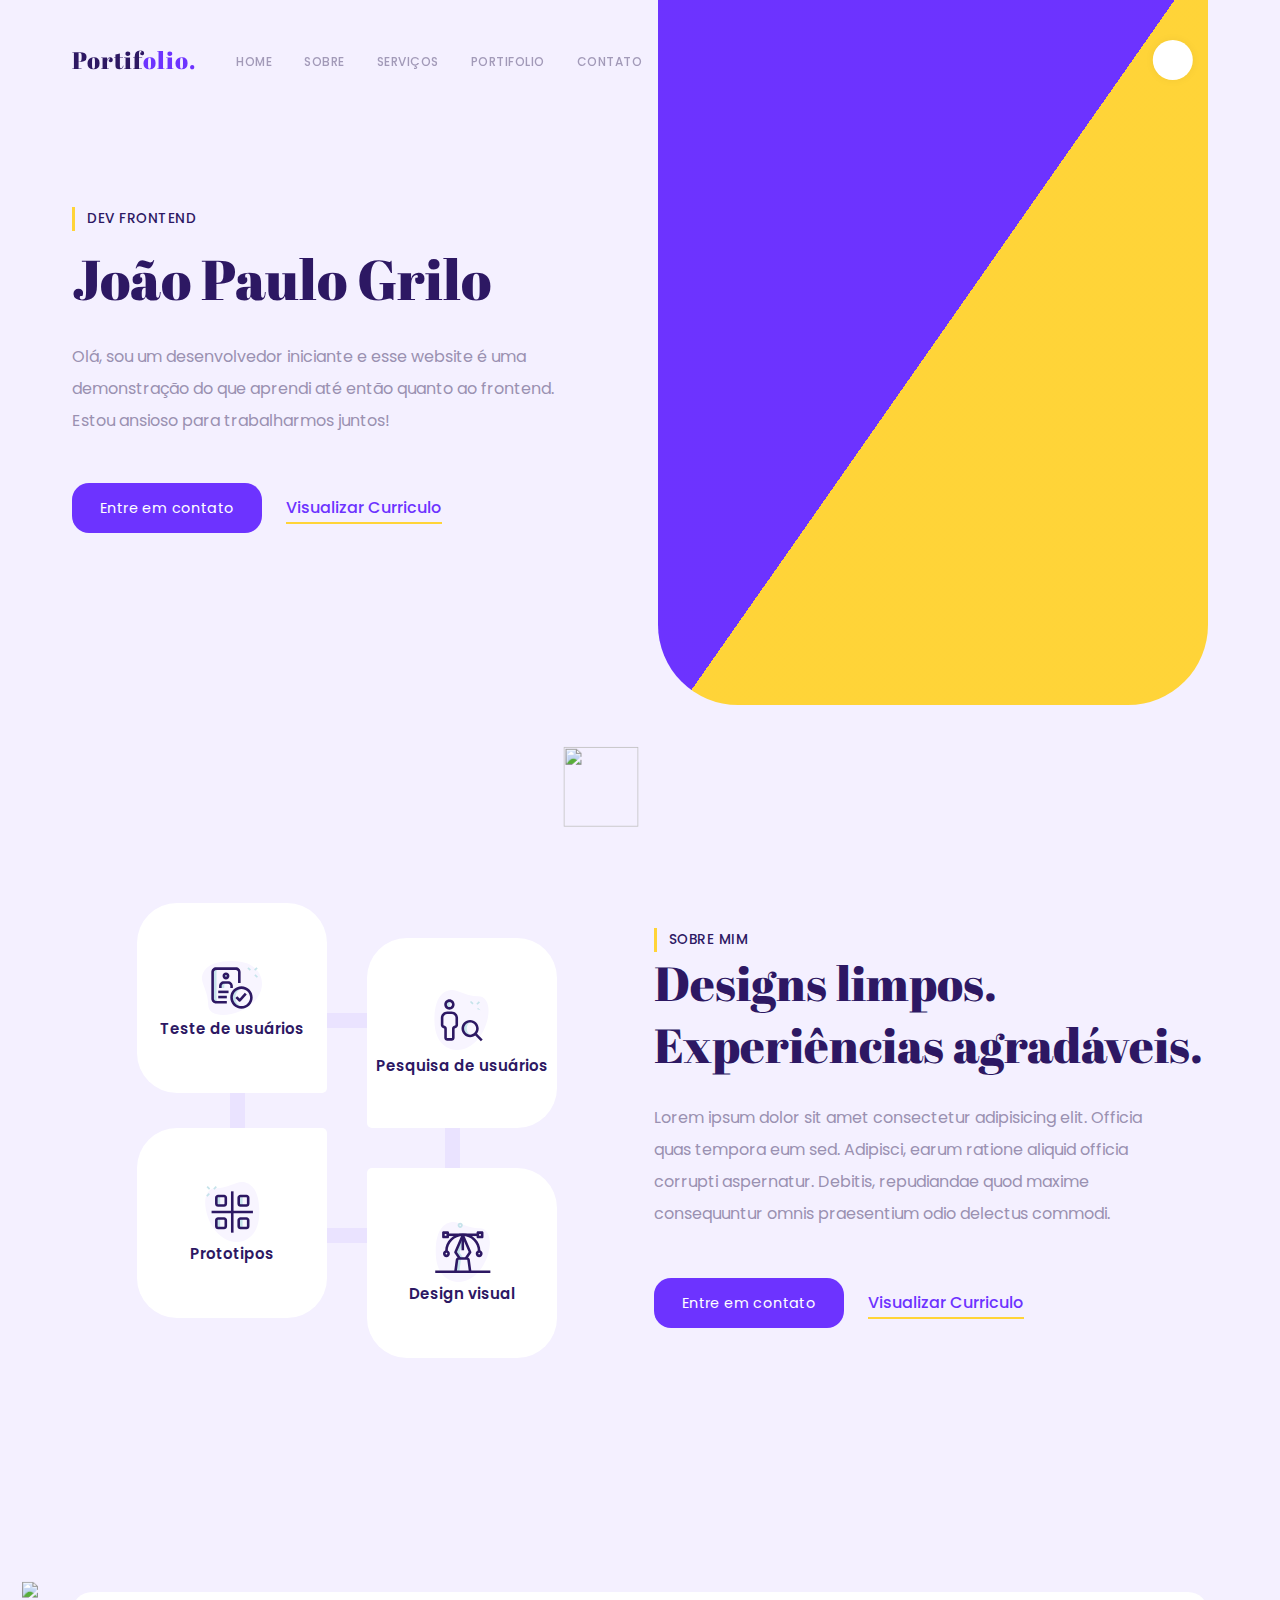
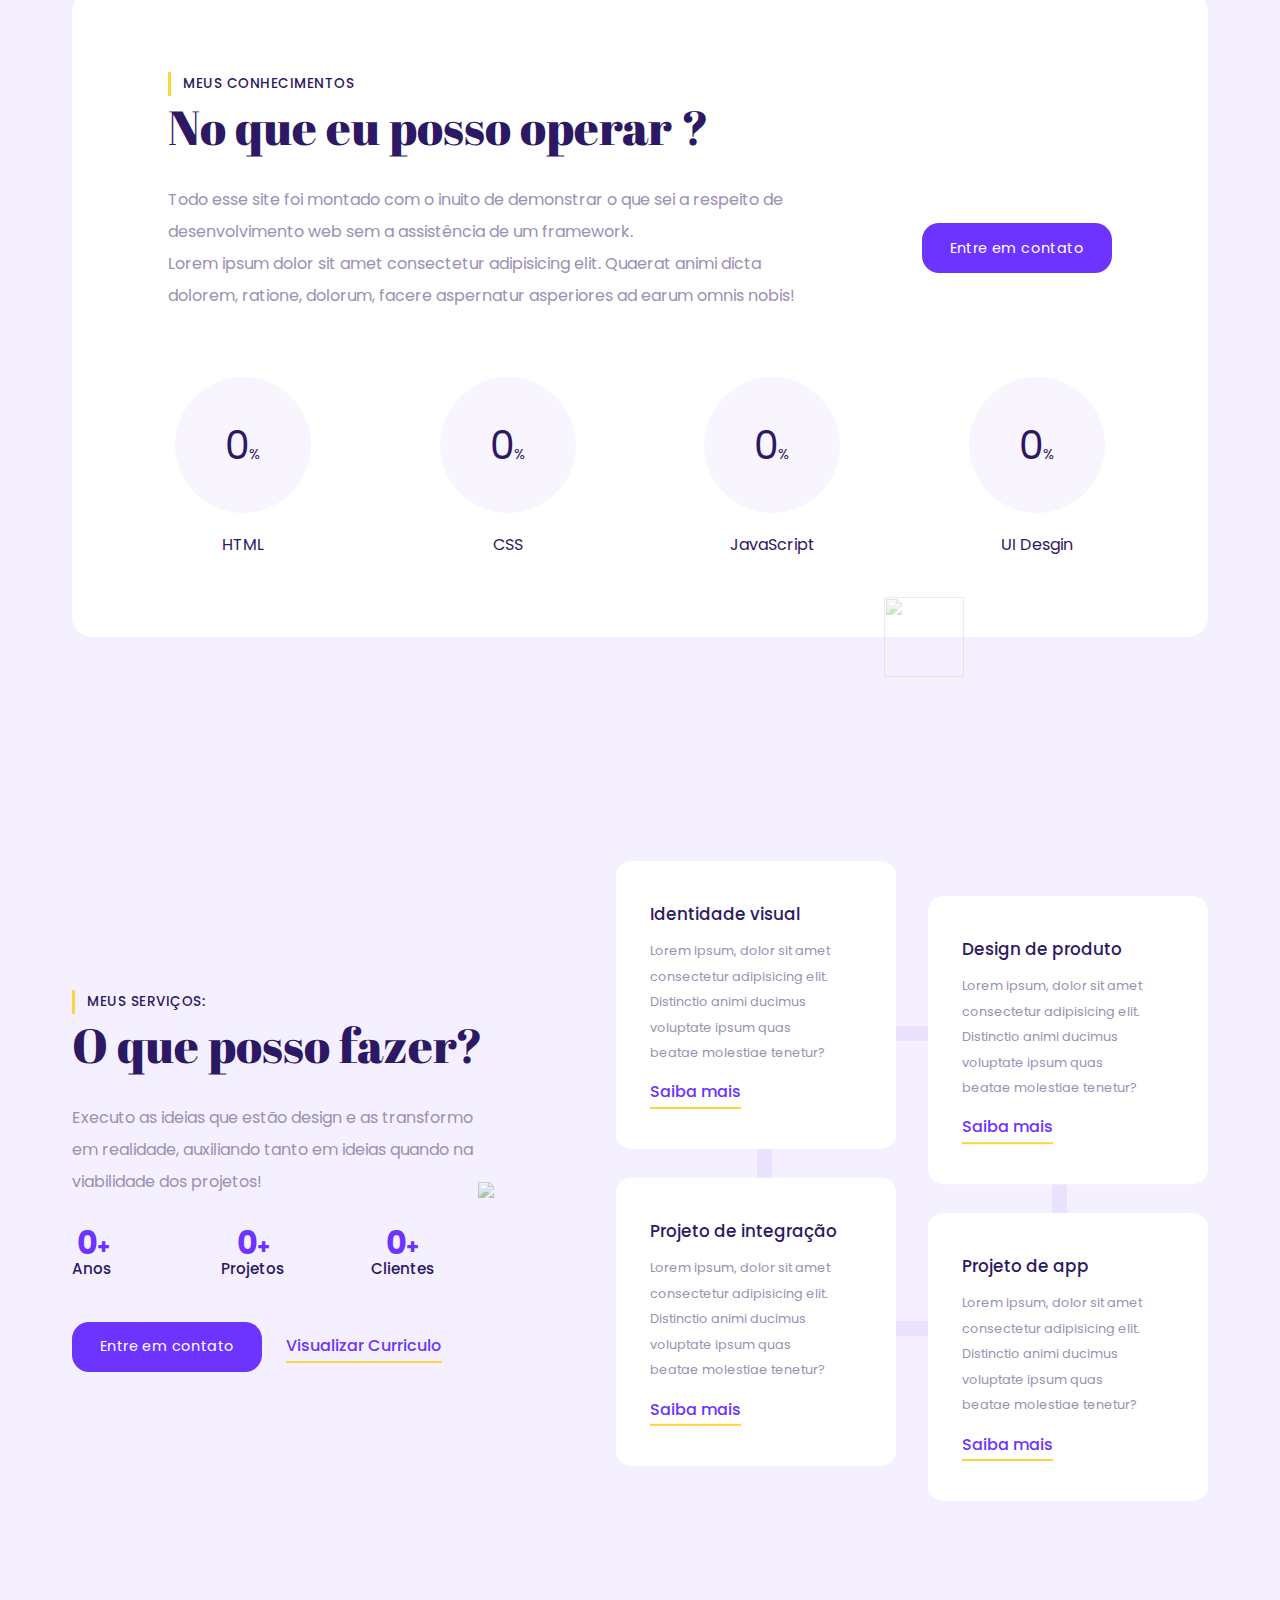
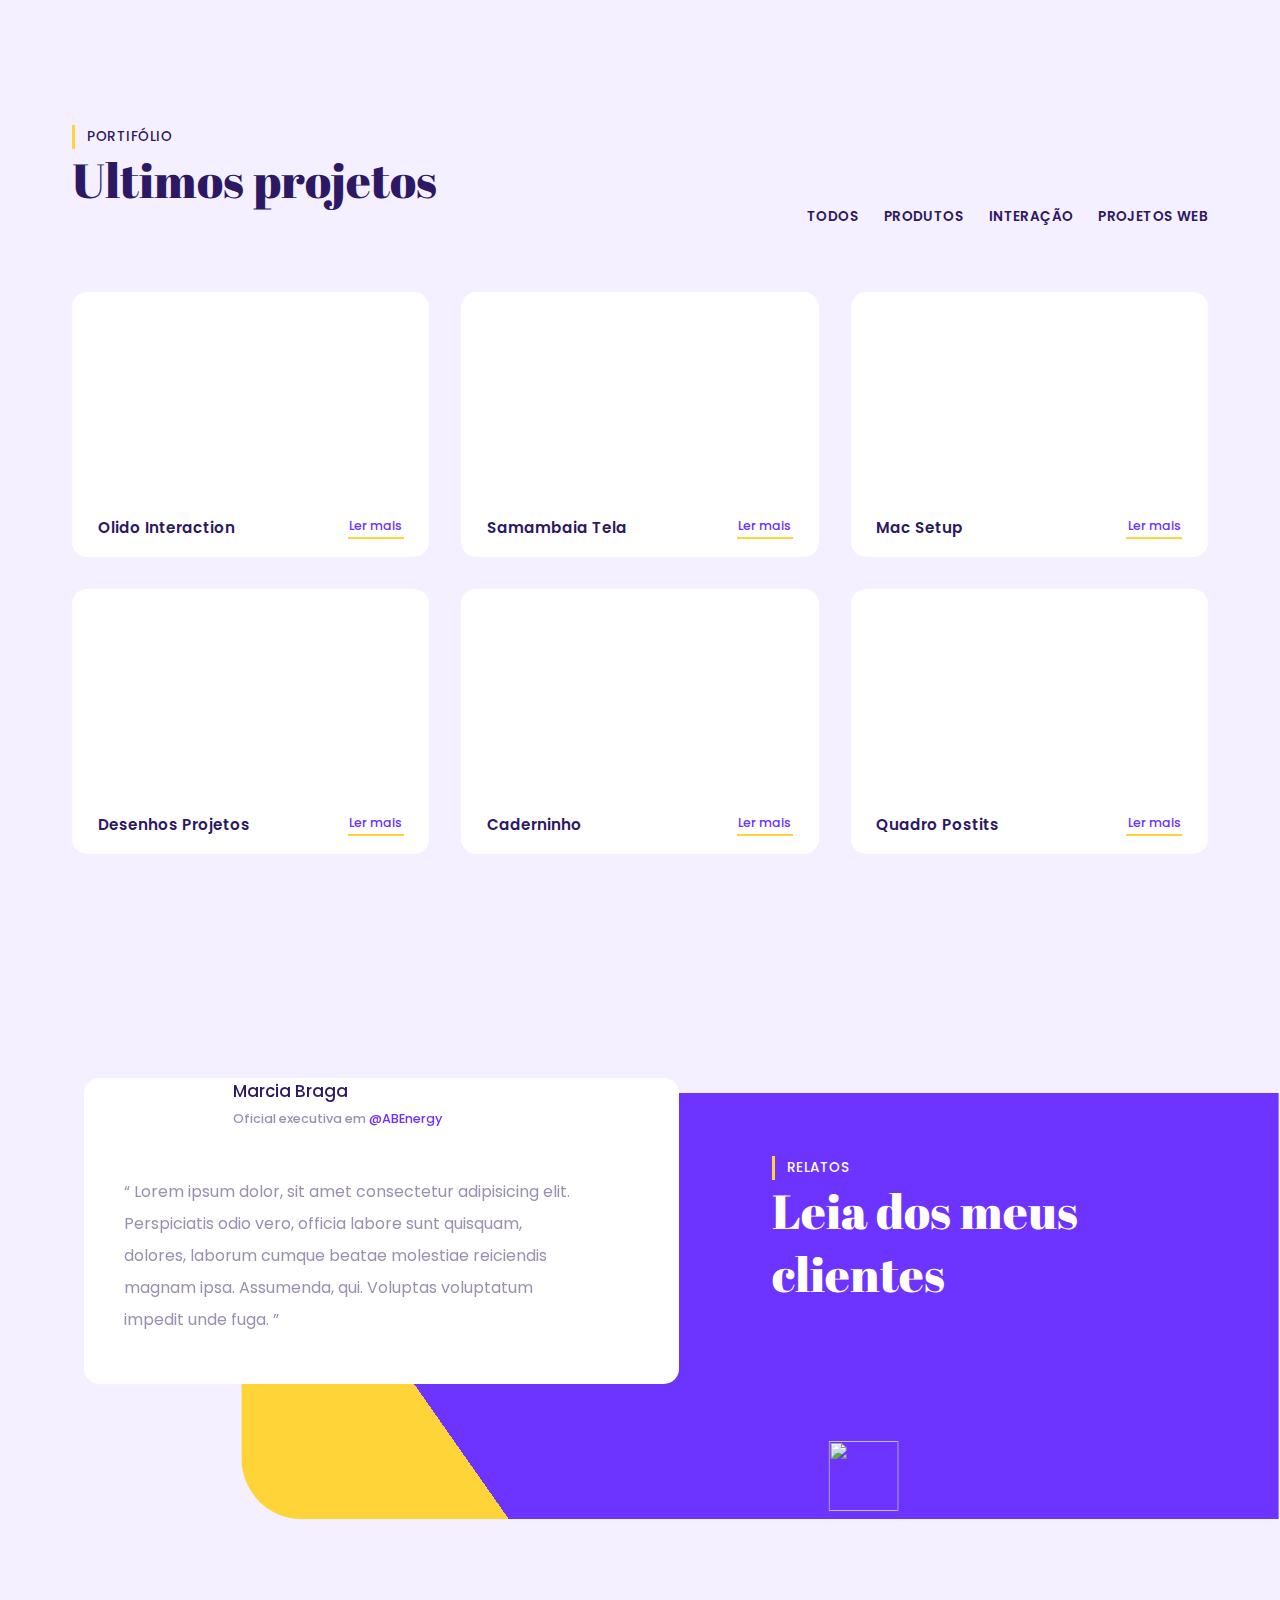
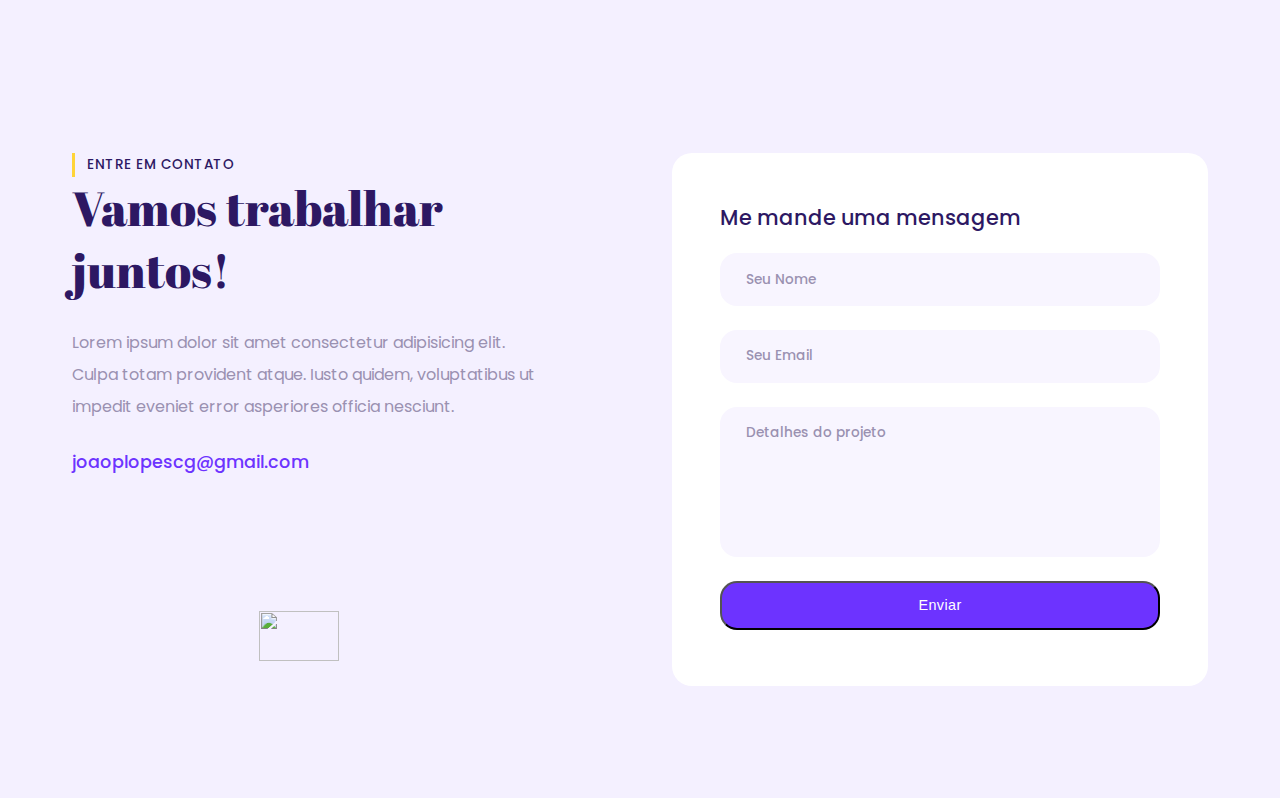
==== commit 090d1a10: "Add files via upload" ====
--- a/index.html
+++ b/index.html
@@ -714,7 +714,10 @@
     </section>
 
     <section class="contact section">
+      <img src="assets/wave.png" class="shape wave" alt="">
+      <img src="assets/triangle.png" alt="" class="shape triangle">
       <div class="container">
+        <img src="assets/square2.png" alt="" class="shape square">
         <div class="contact-info">
           <h3 class="sub-heading">Entre em contato</h3>
           <h1 class="heading">Vamos trabalhar juntos!</h1>
@@ -726,12 +729,10 @@
           <input type="text" class="form-input" placeholder="Seu Nome" required>
           <input type="email" class="form-input" placeholder="Seu Email" required>
           <textarea placeholder="Detalhes do projeto" class="form-input" required></textarea>
-          <input type="submit" value="Send" class="btn">
+          <input type="submit" value="Enviar" class="btn">
         </form>
       </div>
     </section>
-
-    <section style="height: 100px;"></section>
   </main>
 
   <!--  JS Files  -->
--- a/css/style.css
+++ b/css/style.css
@@ -1132,6 +1132,22 @@
   min-height: 150px;
 }
 
+.contact .square {
+  position: absolute;
+  left: 20%;
+  bottom: 0%;
+  transform: translate(-50%, -50%);
+  height: 50px;
+  width: 80px;
+}
+
+.contact .triangle {
+  position: absolute;
+  left: 90%;
+  top: 98%;
+  transform: translate(-50%, -50%);
+}
+
 
 /* --------------- Subscription Section Styling --------------- */
 
